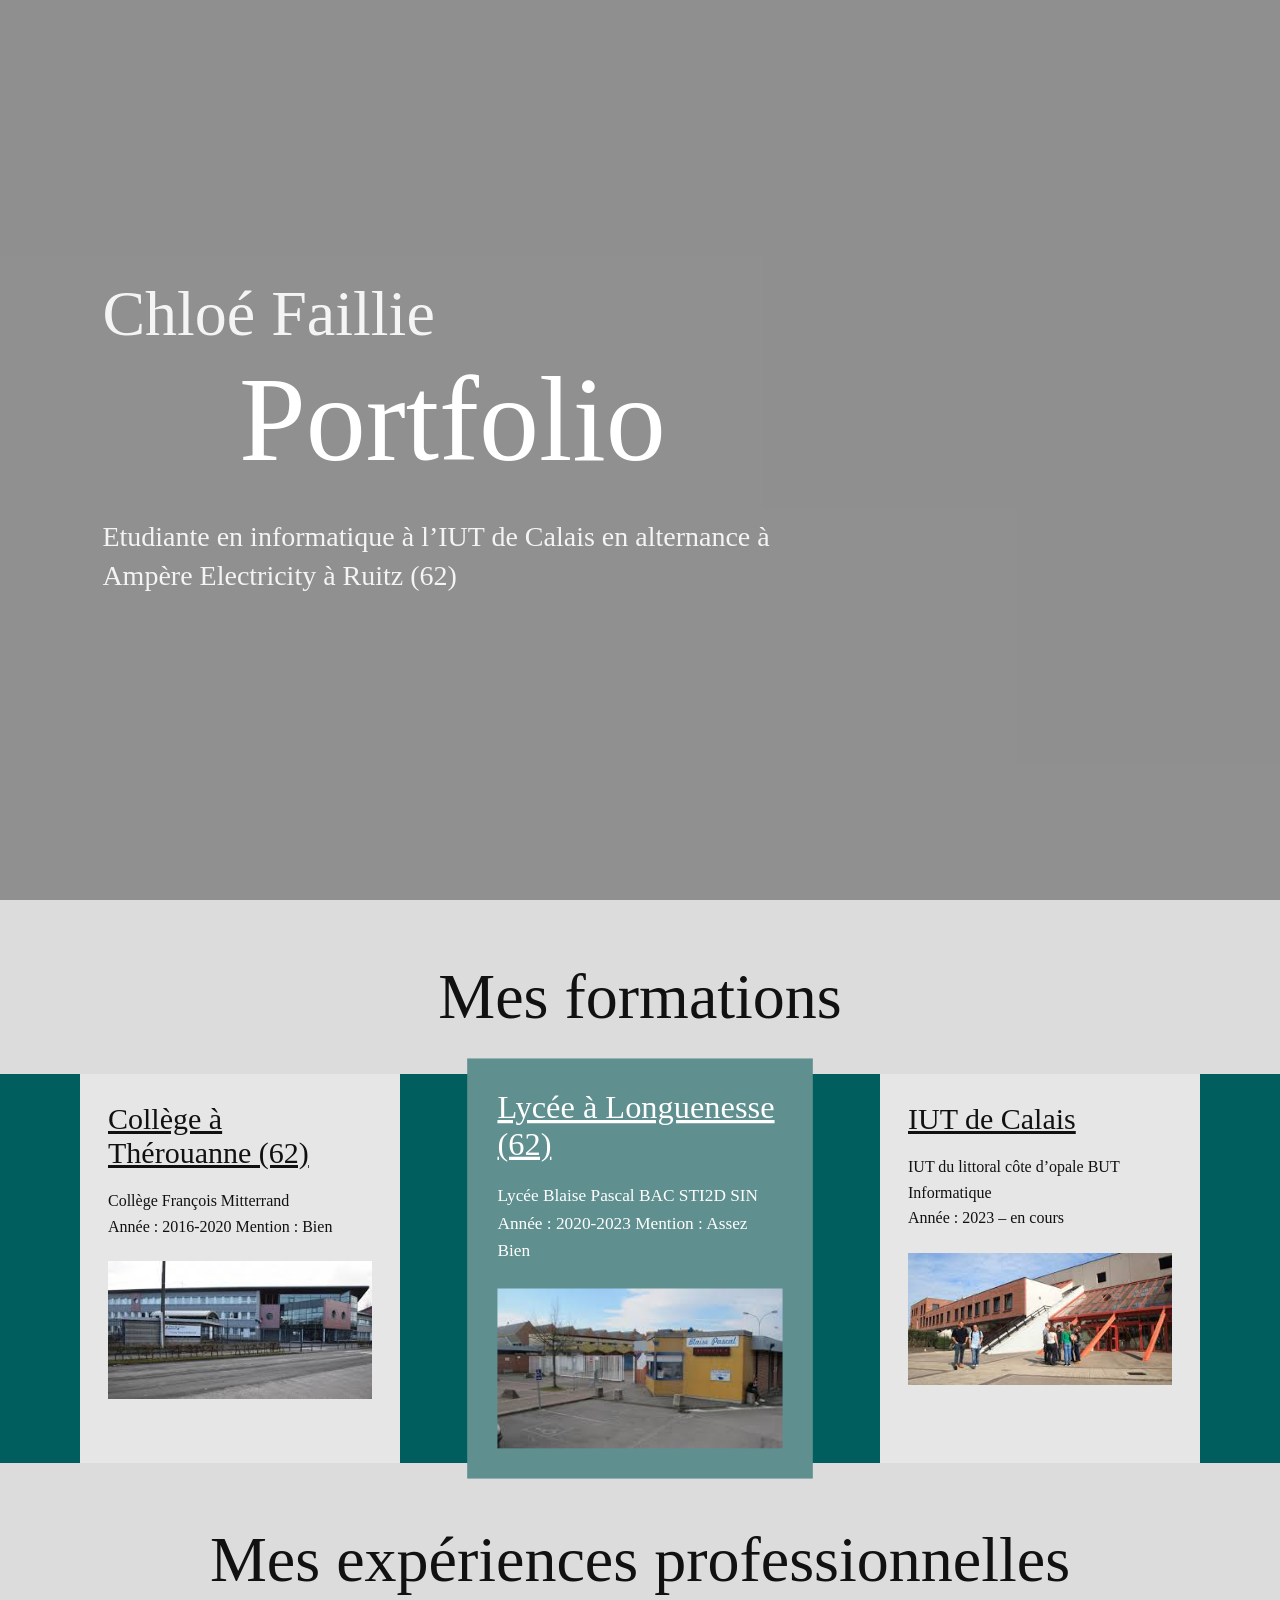
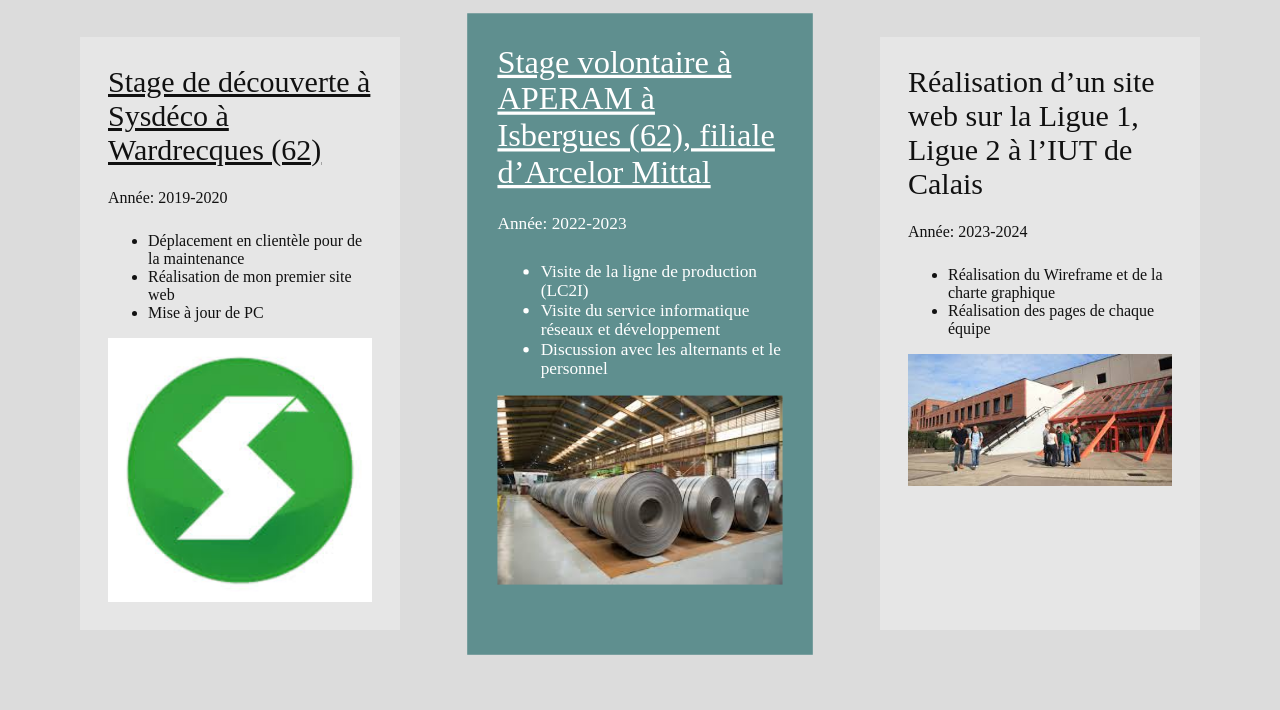
==== index.html @ f4cba1b0 "debut du portfolio" ====
<!DOCTYPE html>
<html lang="fr">

<head>
    <meta charset="UTF-8">
    <title>Mes formations</title>
    <link rel="stylesheet" href="style.css">
</head>

<body>
    <section class="hero">
        <div class="overlay">
            <h2>Chloé Faillie</h2>
            <h1>Portfolio</h1>
            <p>
                Etudiante en informatique à l’IUT de Calais en alternance à Ampère
                Electricity à Ruitz (62)
            </p>
        </div>
    </section>

    <h1>Mes formations</h1>

    <section class="formations">
        <div class="carte">
            <h2><a href="https://college-francois-mitterrand-therouanne.62.ac-lille.fr/">Collège à Thérouanne (62)</a>
            </h2>
            <p>
                Collège François Mitterrand<br>
                Année : 2016-2020 Mention : Bien
            </p>
            <img src="assets/college.jpg" alt="Collège">
        </div>

        <div class="carte highlight">
            <h2><a href="https://www.bpascal.fr/">Lycée à Longuenesse (62)</a></h2>
            <p>
                Lycée Blaise Pascal BAC STI2D SIN<br>
                Année : 2020-2023 Mention : Assez Bien
            </p>
            <img src="assets/lycee.jpg" alt="Lycée">
        </div>

        <div class="carte">
            <h2><a href="https://www.iut-calais.fr/">IUT de Calais</a></h2>
            <p>
                IUT du littoral côte d’opale BUT Informatique<br>
                Année : 2023 – en cours
            </p>
            <img src="assets/iut.jpg" alt="IUT">
        </div>

    </section>
    <h1>Mes expériences professionnelles</h1>

    <div class="experiences">

        <div class="carte">
            <h2><a href="https://sysdeco.fr/">Stage de découverte à Sysdéco à Wardrecques (62)</a></h2>
            <p class="year">Année: 2019-2020</p>
            <ul>
                <li>Déplacement en clientèle pour de la maintenance</li>
                <li>Réalisation de mon premier site web</li>
                <li>Mise à jour de PC</li>
            </ul>
            <img src="assets/sysdeco.jpg" alt="Sysdéco Logo">
        </div>

        <div class="carte highlight">
            <h2><a href="https://www.aperam.com/fr/about-us/plants/isbergues/">Stage volontaire à APERAM à Isbergues
                    (62), filiale d’Arcelor Mittal</a></h2>
            <p class="year">Année: 2022-2023</p>
            <ul>
                <li>Visite de la ligne de production (LC2I)</li>
                <li>Visite du service informatique réseaux et développement</li>
                <li>Discussion avec les alternants et le personnel</li>
            </ul>
            <img src="assets/aperam.jpg" alt="Production APERAM">
        </div>

        <div class="carte">
            <h2>Réalisation d’un site web sur la Ligue 1, Ligue 2 à l’IUT de Calais</h2>
            <p class="year">Année: 2023-2024</p>
            <ul>
                <li>Réalisation du Wireframe et de la charte graphique</li>
                <li>Réalisation des pages de chaque équipe</li>
            </ul>
            <img src="assets/iut.jpg" alt="IUT de Calais">
        </div>

    </div>

</body>

</html>
---- style.css ----
/* ===== GLOBAL ===== */
body {
    margin: 0;
    font-family: "Georgia", "Times New Roman", serif;
    background: #dcdcdc;
    color: #111;
}

/* ===== TITRE ===== */
h1 {
    text-align: center;
    font-size: 64px;
    font-weight: 500;
    margin: 60px 0 40px;
}

/* ===== SECTION FORMATIONS ===== */
.formations {
    background-color: #005e5e;
    display: flex;
    justify-content: center;
    gap: 80px;
}

#formations {
    max-width: 1200px;
    margin: 0 auto 80px;
    display: flex;
    justify-content: center;
    gap: 80px;
    align-items: stretch;
}

/* ===== CARTES ===== */
.carte {
    background: #e6e6e6;
    width: 320px;
    padding: 28px;
    box-sizing: border-box;
}

/* Carte centrale mise en avant */
.carte.highlight {
    background: #5f8f8f;
    color: white;
    transform: scale(1.08);
}

/* ===== TITRES CARTES ===== */
.carte h2 {
    font-size: 30px;
    font-weight: 500;
    margin: 0 0 18px;
}

.carte.highlight h2 {
    color: white;
}

/* ===== LIENS ===== */
.carte a {
    color: inherit;
    text-decoration: underline;
}

/* ===== TEXTES ===== */
.carte p {
    font-size: 16px;
    line-height: 1.6;
    margin-bottom: 22px;
}

/* ===== IMAGES ===== */
.carte img {
    width: 100%;
    height: auto;
    display: block;
    margin-top: 10px;
}

/* ===== RESPONSIVE ===== */
@media (max-width:1000px) {
    #formations {
        flex-direction: column;
        align-items: center;
    }

    .carte.highlight {
        transform: none;
    }
}

/* ===== HERO IMAGE ===== */
.hero {
    height: 100vh;
    /* pleine hauteur écran */
    background-image: url("fond.jpg");
    /* ton image */
    background-size: cover;
    background-position: center;
    display: flex;
    align-items: center;
}

/* assombrit l'image pour lisibilité */
.hero::before {
    content: "";
    position: absolute;
    inset: 0;
    background: rgba(0, 0, 0, 0.35);
}

/* bloc texte */
.overlay {
    position: relative;
    color: white;
    max-width: 900px;
    padding-left: 8%;
    font-family: "Georgia", serif;
}

/* petit titre */
.overlay h2 {
    font-size: 64px;
    font-weight: 400;
    margin: 0;
    opacity: 0.9;
}

/* gros titre */
.overlay h1 {
    font-size: 120px;
    font-weight: 500;
    margin: 0 0 20px;
}

/* texte description */
.overlay p {
    font-size: 28px;
    max-width: 700px;
    line-height: 1.4;
    opacity: 0.9;
}

/* responsive */
@media (max-width:900px) {
    .overlay h1 {
        font-size: 64px;
    }

    .overlay h2 {
        font-size: 36px;
    }

    .overlay p {
        font-size: 18px;
    }
}

.experiences {
    max-width: 1200px;
    margin: 0 auto 80px;
    display: flex;
    justify-content: center;
    gap: 80px;
    align-items: stretch;

}

a {
    color: inherit;
    text-decoration: underline;
}
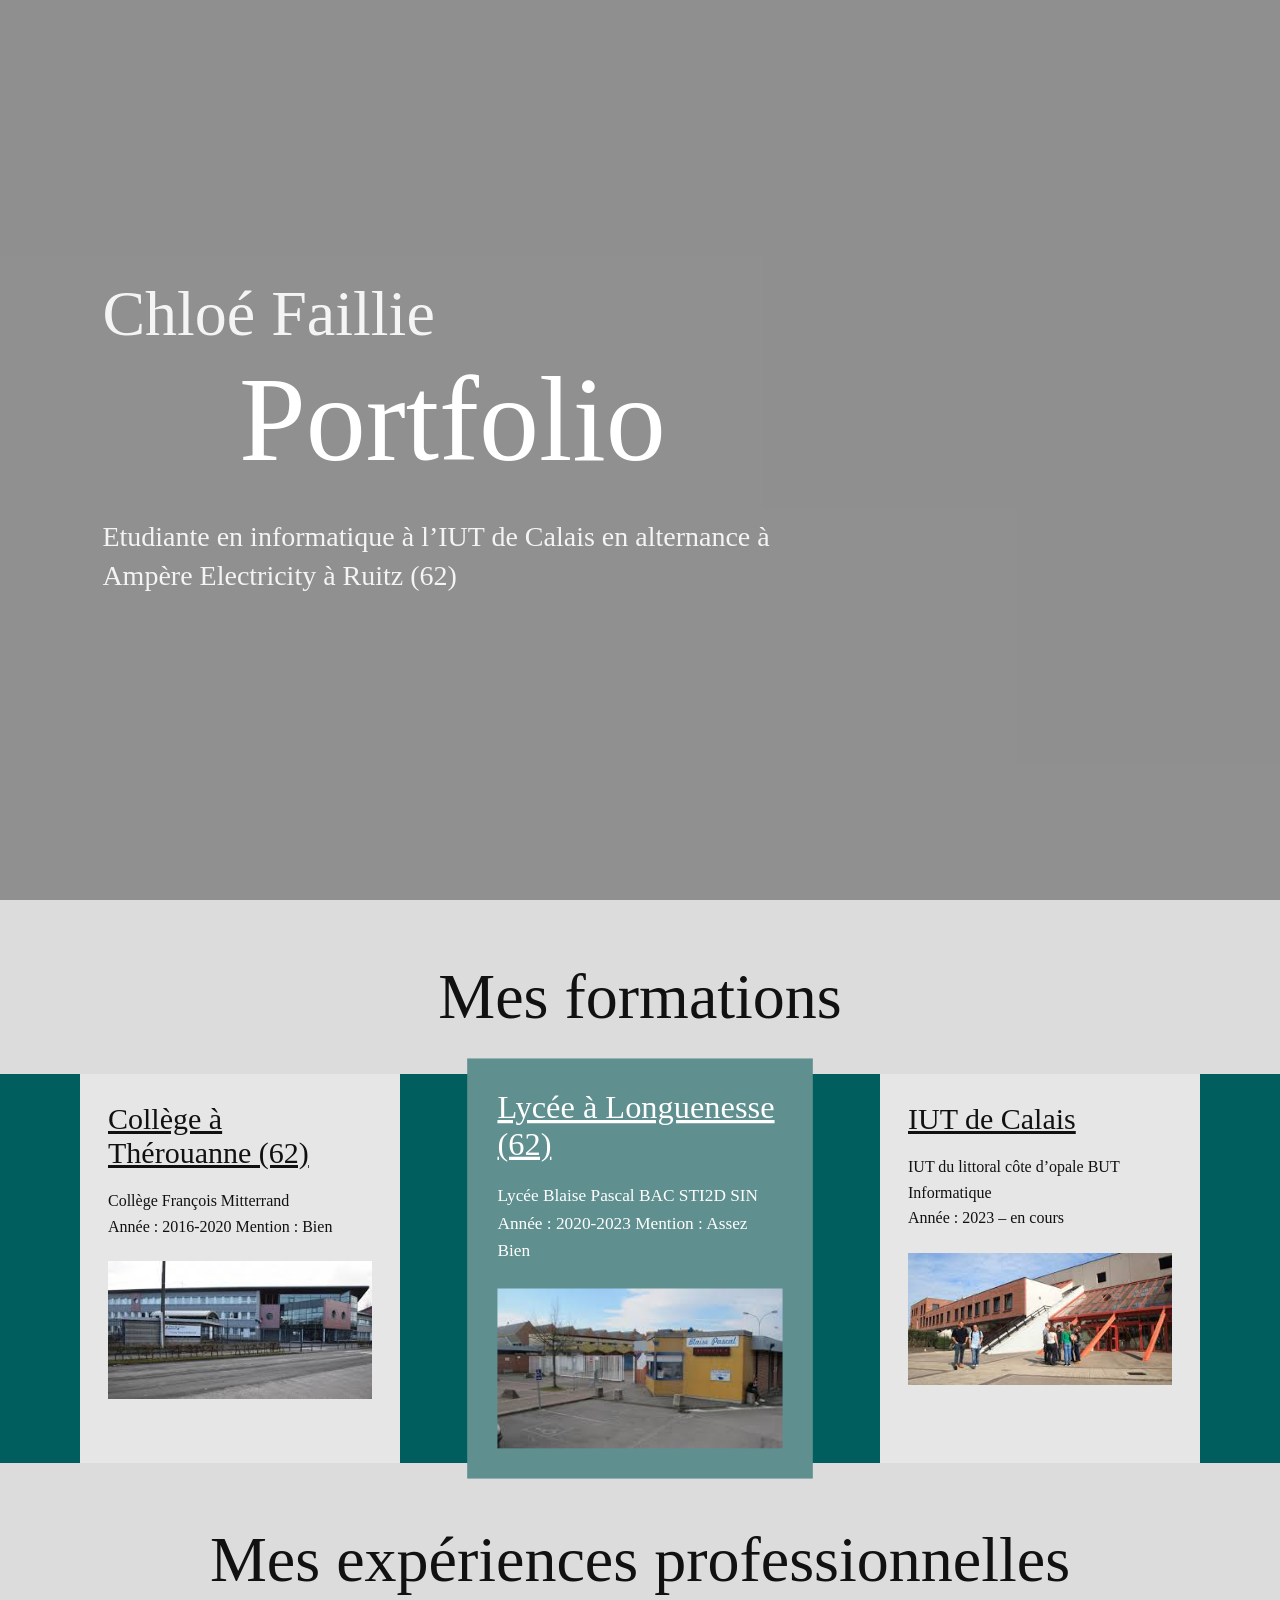
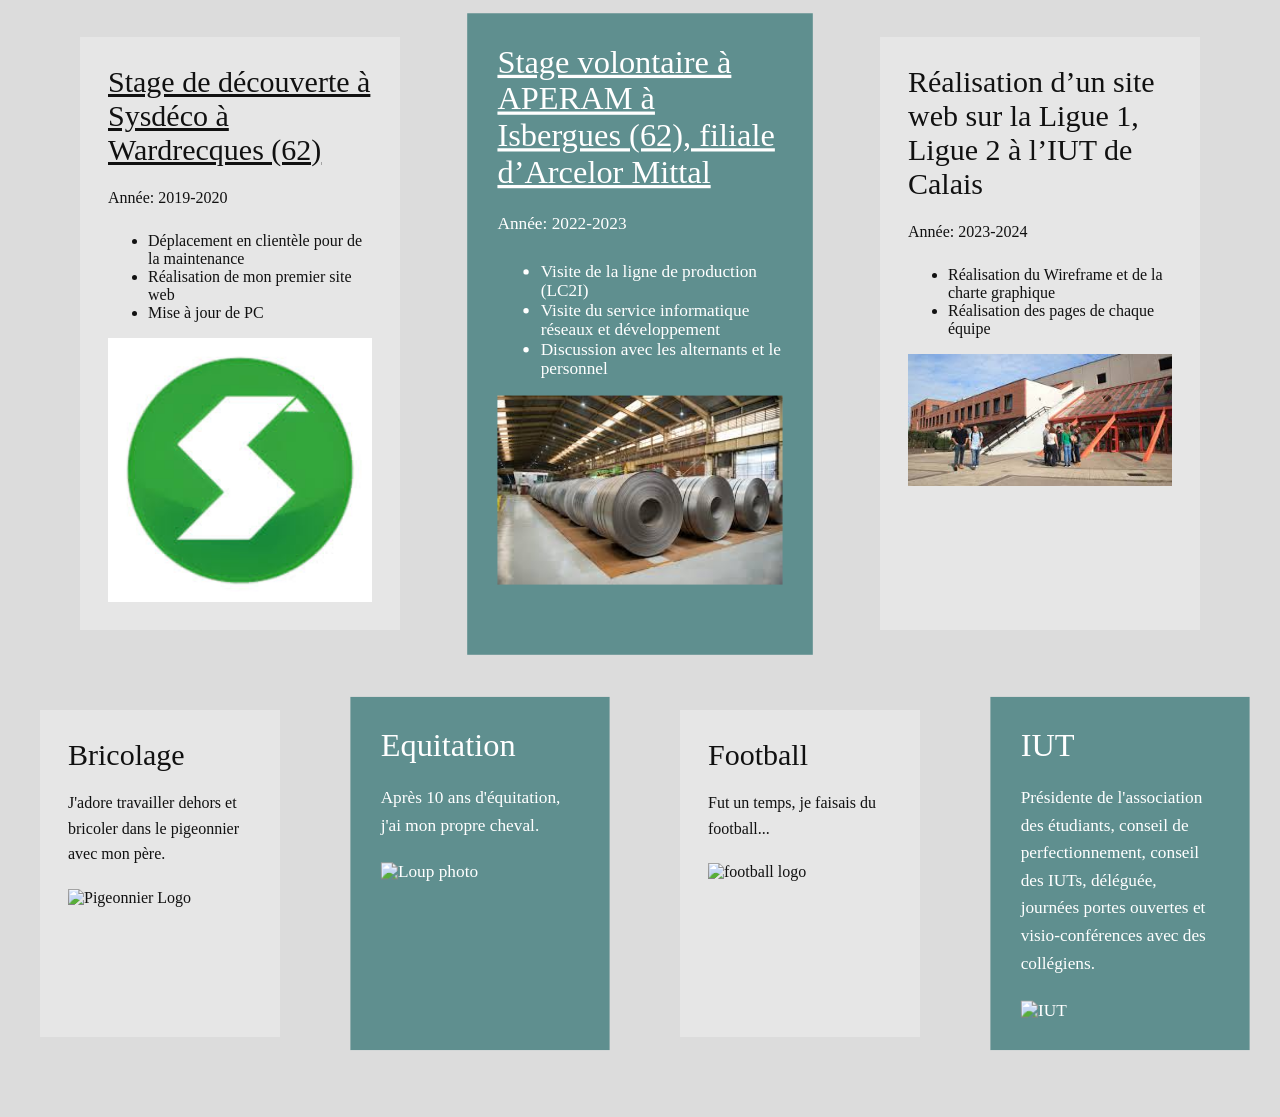
==== commit 4e4c92cf: "Ajout centre intérêts" ====
--- a/index.html
+++ b/index.html
@@ -90,6 +90,33 @@
 
     </div>
 
+    <div class="centres_interets">
+
+        <div class="carte">
+            <h2>Bricolage</h2>
+            <p>J'adore travailler dehors et bricoler dans le pigeonnier avec mon père.</p>
+            <img src="/" alt="Pigeonnier Logo">
+        </div>
+
+        <div class="carte highlight">
+            <h2>Equitation</h2>
+            <p>Après 10 ans d'équitation, j'ai mon propre cheval.</p>
+            <img src="/" alt="Loup photo">
+        </div>
+
+        <div class="carte">
+            <h2>Football</h2>
+            <p>Fut un temps, je faisais du football...</p>
+            <img src="/" alt="football logo">
+        </div>
+
+        <div class="carte highlight">
+            <h2>IUT</h2>
+            <p>Présidente de l'association des étudiants, conseil de perfectionnement, conseil des IUTs, déléguée, journées portes ouvertes et visio-conférences avec des collégiens.</p>
+            <img src="/" alt="IUT">
+        </div>
+
+    </div>
 </body>
 
 </html>
--- a/style.css
+++ b/style.css
@@ -170,4 +170,14 @@
 a {
     color: inherit;
     text-decoration: underline;
+}
+
+.centres_interets {
+    max-width: 1200px;
+    margin: 0 auto 80px;
+    display: flex;
+    justify-content: center;
+    gap: 80px;
+    align-items: stretch;
+
 }
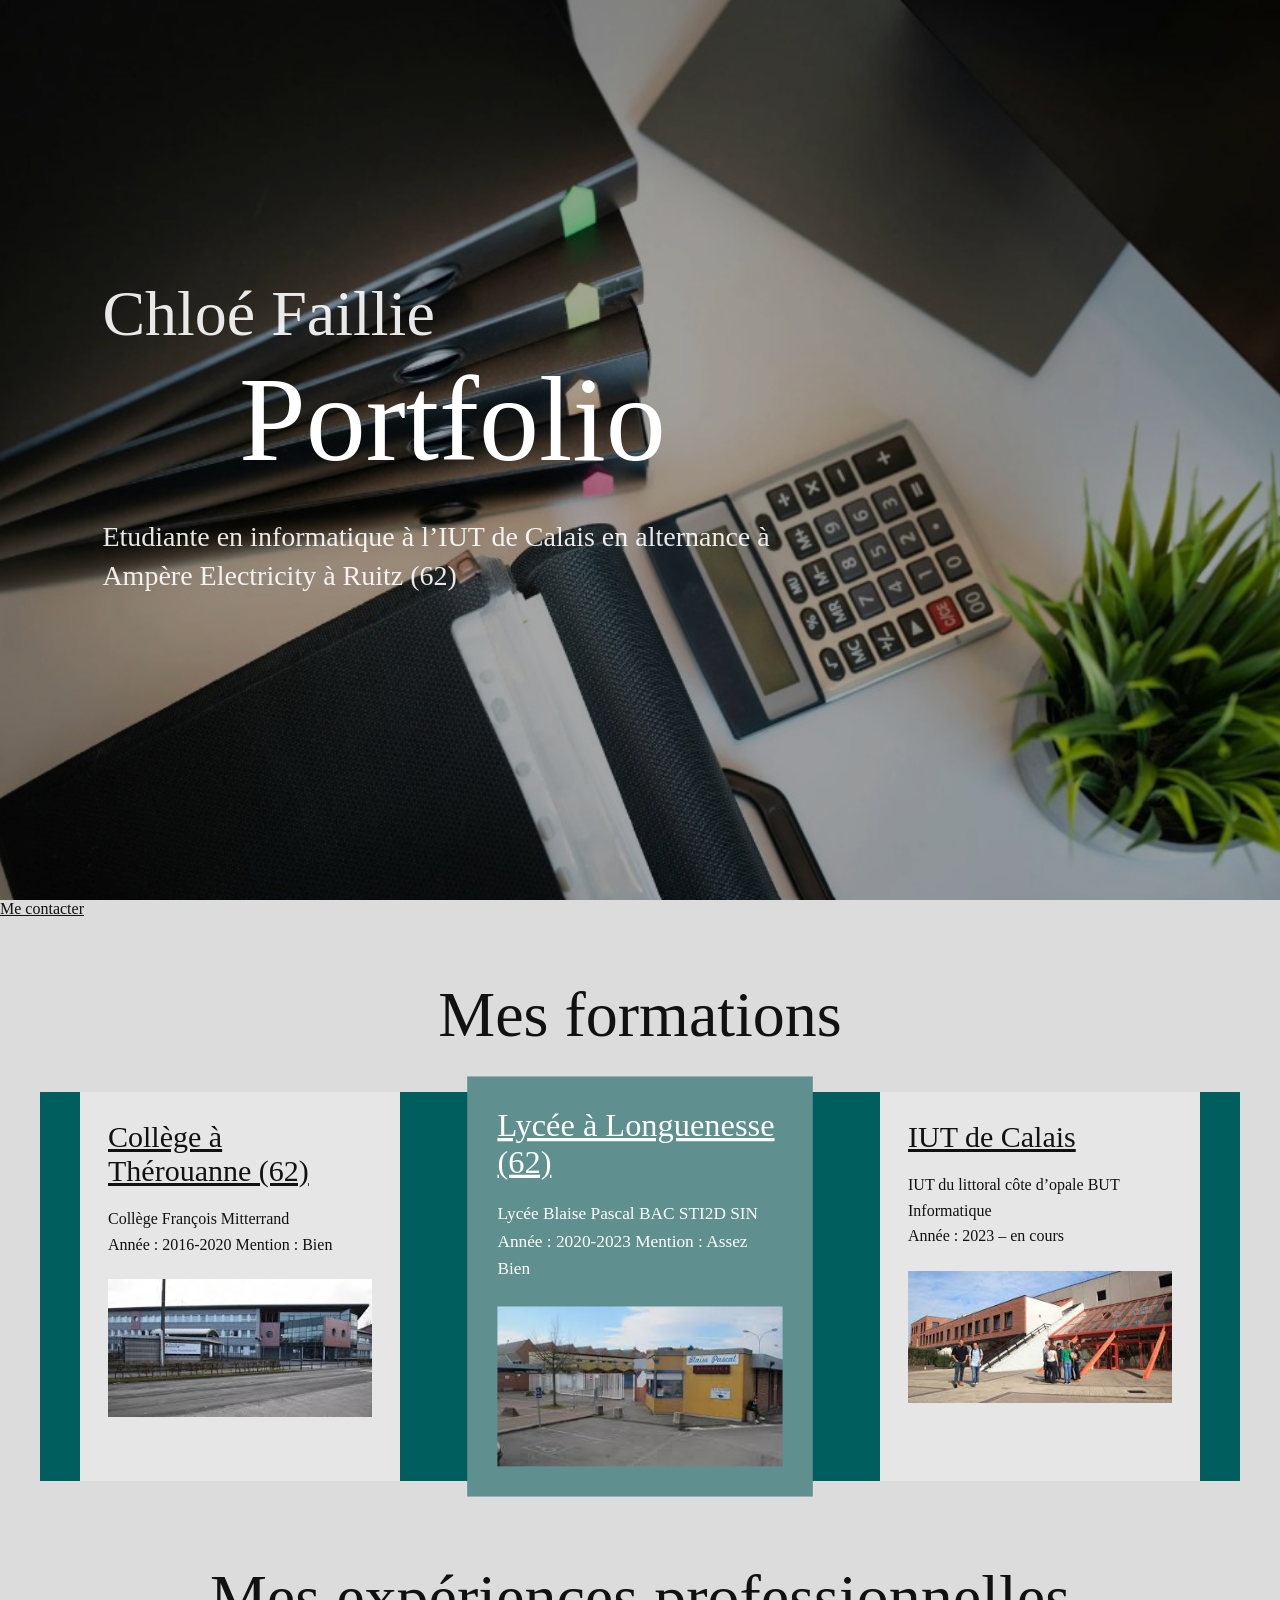
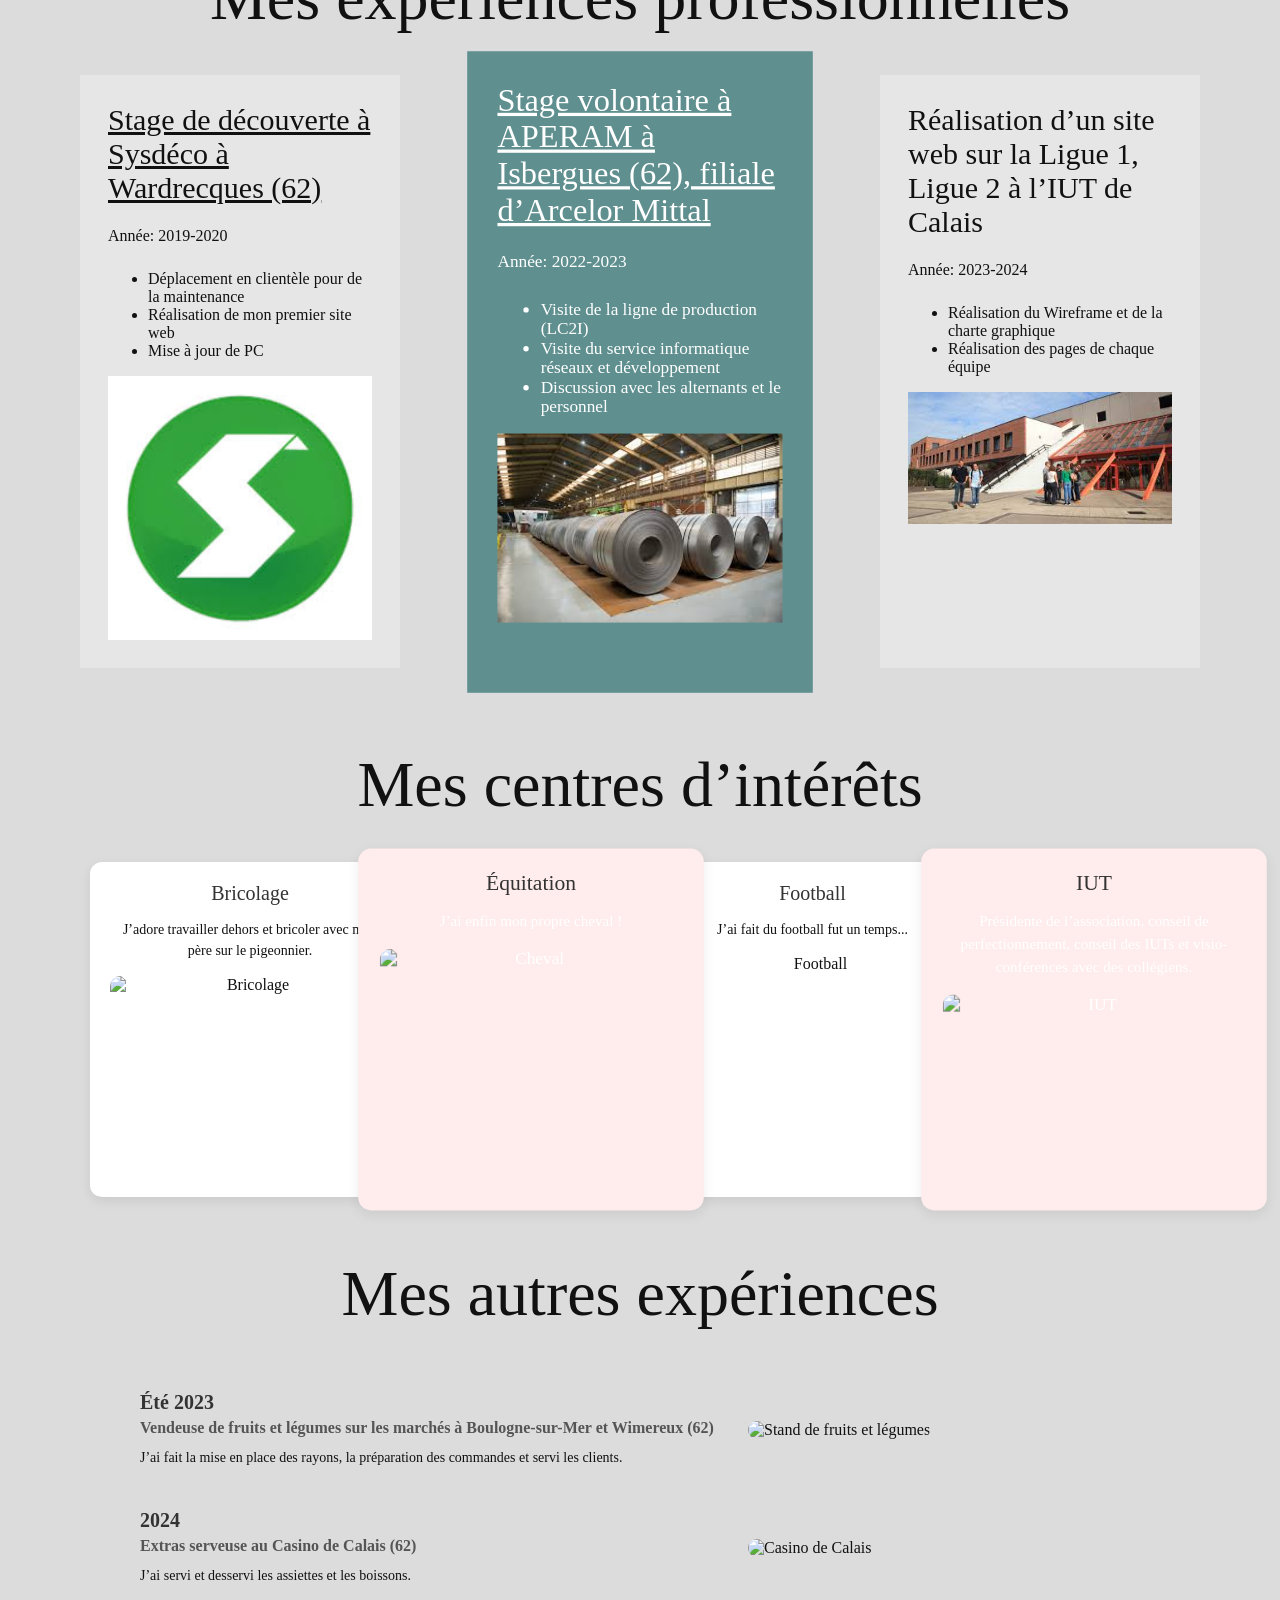
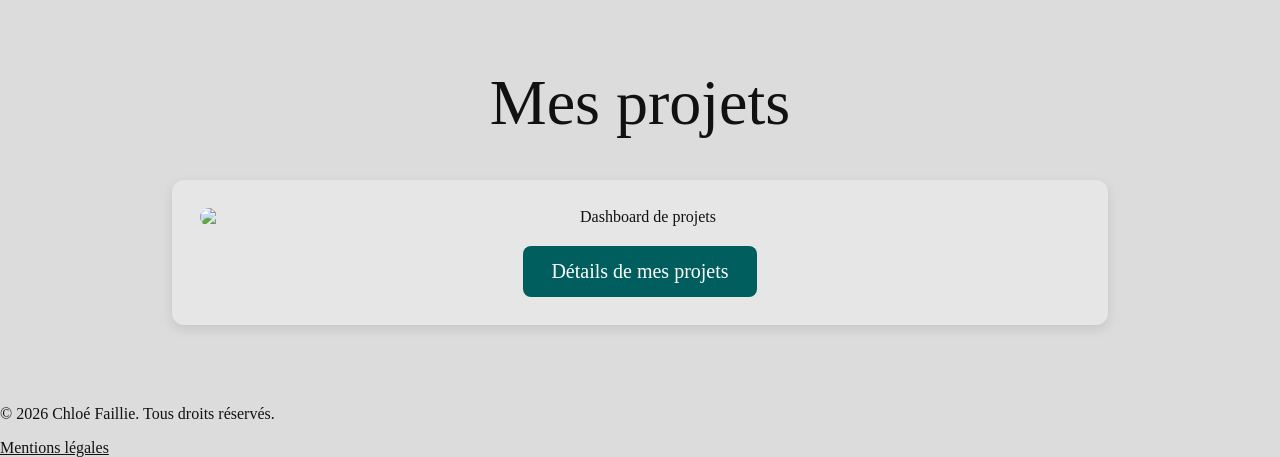
==== commit e4935fa8: "Ajout contact + mentions + experiences" ====
--- a/index.html
+++ b/index.html
@@ -19,6 +19,7 @@
         </div>
     </section>
 
+    <div><a href="contact.html">Me contacter</a></div>
     <h1>Mes formations</h1>
 
     <section class="formations">
@@ -90,33 +91,84 @@
 
     </div>
 
-    <div class="centres_interets">
+    <h1>Mes centres d’intérêts</h1>
+
+    <section class="section interets">
 
         <div class="carte">
             <h2>Bricolage</h2>
-            <p>J'adore travailler dehors et bricoler dans le pigeonnier avec mon père.</p>
-            <img src="/" alt="Pigeonnier Logo">
+            <p>J’adore travailler dehors et bricoler avec mon père sur le pigeonnier.</p>
+            <img src="assets/bricolage.jpg" alt="Bricolage">
         </div>
 
         <div class="carte highlight">
-            <h2>Equitation</h2>
-            <p>Après 10 ans d'équitation, j'ai mon propre cheval.</p>
-            <img src="/" alt="Loup photo">
+            <h2>Équitation</h2>
+            <p>J’ai enfin mon propre cheval !</p>
+            <img src="assets/equitation.jpg" alt="Cheval">
         </div>
 
         <div class="carte">
             <h2>Football</h2>
-            <p>Fut un temps, je faisais du football...</p>
-            <img src="/" alt="football logo">
+            <p>J’ai fait du football fut un temps...</p>
+            <img src="assets/football.jpg" alt="Football">
         </div>
 
         <div class="carte highlight">
             <h2>IUT</h2>
-            <p>Présidente de l'association des étudiants, conseil de perfectionnement, conseil des IUTs, déléguée, journées portes ouvertes et visio-conférences avec des collégiens.</p>
-            <img src="/" alt="IUT">
+            <p>Présidente de l’association, conseil de perfectionnement, conseil des IUTs et visio-conférences avec des
+                collégiens.</p>
+            <img src="assets/iut.png" alt="IUT">
         </div>
 
-    </div>
+    </section>
+
+    <h1>Mes autres expériences</h1>
+
+    <section class="section">
+
+        <div class="experience">
+            <div class="exp-text">
+                <h3>Été 2023</h3>
+                <h4>Vendeuse de fruits et légumes sur les marchés à Boulogne-sur-Mer et Wimereux (62)</h4>
+                <p>
+                    J’ai fait la mise en place des rayons, la préparation des commandes et servi les clients.
+                </p>
+            </div>
+
+            <div class="exp-image">
+                <img src="assets/marche.jpg" alt="Stand de fruits et légumes">
+            </div>
+        </div>
+
+        <div class="experience">
+            <div class="exp-text">
+                <h3>2024</h3>
+                <h4>Extras serveuse au Casino de Calais (62)</h4>
+                <p>
+                    J’ai servi et desservi les assiettes et les boissons.
+                </p>
+            </div>
+
+            <div class="exp-image">
+                <img src="assets/casino.jpg" alt="Casino de Calais">
+            </div>
+        </div>
+
+    </section>
+    <h1>Mes projets</h1>
+
+    <section class="projets">
+
+        <div class="projet-carte">
+            <img src="assets/projets-dashboard.jpg" alt="Dashboard de projets">
+
+            <a href="projets.html" class="btn-projets">Détails de mes projets</a>
+        </div>
+
+    </section>
+
+
 </body>
-
+    <p>&copy; 2026 Chloé Faillie. Tous droits réservés.</p>
+    <a href="mentions_legales.html" class="mentions-link">Mentions légales</a>
 </html>
--- a/style.css
+++ b/style.css
@@ -6,7 +6,6 @@
     color: #111;
 }
 
-/* ===== TITRE ===== */
 h1 {
     text-align: center;
     font-size: 64px;
@@ -14,24 +13,59 @@
     margin: 60px 0 40px;
 }
 
-/* ===== SECTION FORMATIONS ===== */
-.formations {
-    background-color: #005e5e;
+/* ===== HERO ===== */
+.hero {
+    height: 100vh;
+    background-image: url("assets/fond.jpg");
+    background-size: cover;
+    background-position: center;
     display: flex;
-    justify-content: center;
-    gap: 80px;
-}
-
-#formations {
-    max-width: 1200px;
-    margin: 0 auto 80px;
-    display: flex;
-    justify-content: center;
-    gap: 80px;
-    align-items: stretch;
-}
-
-/* ===== CARTES ===== */
+    align-items: center;
+    position: relative;
+}
+
+.hero::before {
+    content: "";
+    position: absolute;
+    inset: 0;
+    background: rgba(0, 0, 0, 0.35);
+}
+
+.overlay {
+    position: relative;
+    color: white;
+    max-width: 900px;
+    padding-left: 8%;
+}
+
+.overlay h2 {
+    font-size: 64px;
+    font-weight: 400;
+    margin: 0;
+    opacity: 0.9;
+}
+
+.overlay h1 {
+    font-size: 120px;
+    font-weight: 500;
+    margin: 0 0 20px;
+}
+
+.overlay p {
+    font-size: 28px;
+    max-width: 700px;
+    line-height: 1.4;
+    opacity: 0.9;
+}
+
+/* Responsive hero */
+@media (max-width:900px) {
+    .overlay h1 { font-size: 64px; }
+    .overlay h2 { font-size: 36px; }
+    .overlay p { font-size: 18px; }
+}
+
+/* ===== CARTES GÉNÉRALES ===== */
 .carte {
     background: #e6e6e6;
     width: 320px;
@@ -39,139 +73,39 @@
     box-sizing: border-box;
 }
 
-/* Carte centrale mise en avant */
 .carte.highlight {
     background: #5f8f8f;
     color: white;
     transform: scale(1.08);
 }
 
-/* ===== TITRES CARTES ===== */
 .carte h2 {
     font-size: 30px;
     font-weight: 500;
     margin: 0 0 18px;
 }
 
-.carte.highlight h2 {
-    color: white;
-}
-
-/* ===== LIENS ===== */
-.carte a {
-    color: inherit;
-    text-decoration: underline;
-}
-
-/* ===== TEXTES ===== */
 .carte p {
     font-size: 16px;
     line-height: 1.6;
     margin-bottom: 22px;
 }
 
-/* ===== IMAGES ===== */
 .carte img {
     width: 100%;
-    height: auto;
     display: block;
     margin-top: 10px;
 }
 
-/* ===== RESPONSIVE ===== */
-@media (max-width:1000px) {
-    #formations {
-        flex-direction: column;
-        align-items: center;
-    }
-
-    .carte.highlight {
-        transform: none;
-    }
-}
-
-/* ===== HERO IMAGE ===== */
-.hero {
-    height: 100vh;
-    /* pleine hauteur écran */
-    background-image: url("fond.jpg");
-    /* ton image */
-    background-size: cover;
-    background-position: center;
-    display: flex;
-    align-items: center;
-}
-
-/* assombrit l'image pour lisibilité */
-.hero::before {
-    content: "";
-    position: absolute;
-    inset: 0;
-    background: rgba(0, 0, 0, 0.35);
-}
-
-/* bloc texte */
-.overlay {
-    position: relative;
-    color: white;
-    max-width: 900px;
-    padding-left: 8%;
-    font-family: "Georgia", serif;
-}
-
-/* petit titre */
-.overlay h2 {
-    font-size: 64px;
-    font-weight: 400;
-    margin: 0;
-    opacity: 0.9;
-}
-
-/* gros titre */
-.overlay h1 {
-    font-size: 120px;
-    font-weight: 500;
-    margin: 0 0 20px;
-}
-
-/* texte description */
-.overlay p {
-    font-size: 28px;
-    max-width: 700px;
-    line-height: 1.4;
-    opacity: 0.9;
-}
-
-/* responsive */
-@media (max-width:900px) {
-    .overlay h1 {
-        font-size: 64px;
-    }
-
-    .overlay h2 {
-        font-size: 36px;
-    }
-
-    .overlay p {
-        font-size: 18px;
-    }
-}
-
-.experiences {
-    max-width: 1200px;
-    margin: 0 auto 80px;
-    display: flex;
-    justify-content: center;
-    gap: 80px;
-    align-items: stretch;
-
-}
-
+/* ===== LIENS ===== */
 a {
     color: inherit;
     text-decoration: underline;
 }
 
+/* ===== FORMATIONS / EXPÉRIENCES / INTÉRÊTS ===== */
+.formations,
+.experiences,
 .centres_interets {
     max-width: 1200px;
     margin: 0 auto 80px;
@@ -179,5 +113,288 @@
     justify-content: center;
     gap: 80px;
     align-items: stretch;
-
-}+}
+
+.formations {
+    background-color: #005e5e;
+}
+
+/* Responsive cartes */
+@media (max-width:1000px) {
+    .formations,
+    .experiences,
+    .centres_interets {
+        flex-direction: column;
+        align-items: center;
+    }
+
+    .carte.highlight {
+        transform: none;
+    }
+}
+
+/* ===== SECTION AUTRES EXPÉRIENCES ===== */
+.section {
+    margin: 40px auto;
+    max-width: 1000px;
+}
+
+.experience {
+    display: grid;
+    grid-template-columns: 1.5fr 1fr;
+    gap: 20px;
+    align-items: center;
+    padding: 20px 0;
+    border-bottom: 1px solid #ddd;
+}
+
+.experience:last-child {
+    border-bottom: none;
+}
+
+.exp-text h3 {
+    margin: 0 0 5px;
+    font-size: 20px;
+    color: #333;
+}
+
+.exp-text h4 {
+    margin: 0 0 10px;
+    font-size: 16px;
+    font-weight: 600;
+    color: #555;
+}
+
+.exp-text p {
+    margin: 0;
+    font-size: 14px;
+    line-height: 1.5;
+}
+
+.exp-image img {
+    width: 100%;
+    border-radius: 10px;
+    object-fit: cover;
+}
+
+/* Responsive */
+@media (max-width: 800px) {
+    .experience {
+        grid-template-columns: 1fr;
+    }
+}
+
+/* ===== CENTRES D’INTÉRÊTS ===== */
+.interets {
+    display: grid;
+    grid-template-columns: repeat(auto-fit, minmax(250px, 1fr));
+    gap: 25px;
+    margin: 40px auto;
+    max-width: 1100px;
+}
+
+.interets .carte {
+    background: #fff;
+    border-radius: 12px;
+    padding: 20px;
+    box-shadow: 0 4px 12px rgba(0,0,0,0.08);
+    text-align: center;
+}
+
+.interets .carte.highlight {
+    background: #ffecec;
+}
+
+.interets .carte h2 {
+    margin-bottom: 10px;
+    font-size: 20px;
+    color: #333;
+}
+
+.interets .carte p {
+    font-size: 14px;
+    line-height: 1.5;
+    margin-bottom: 15px;
+}
+
+.interets .carte img {
+    width: 100%;
+    height: 180px;
+    object-fit: cover;
+    border-radius: 10px;
+}
+/* ===== SECTION PROJETS ===== */
+.projets {
+    max-width: 1100px;
+    margin: 0 auto 80px;
+    display: flex;
+    justify-content: center;
+}
+
+.projet-carte {
+    background: #e6e6e6;
+    padding: 30px;
+    border-radius: 12px;
+    width: 80%;
+    text-align: center;
+    box-shadow: 0 4px 12px rgba(0,0,0,0.1);
+}
+
+.projet-carte img {
+    width: 100%;
+    border-radius: 10px;
+    display: block;
+    margin-bottom: 25px;
+}
+
+/* Bouton */
+.btn-projets {
+    display: inline-block;
+    padding: 14px 28px;
+    background: #005e5e;
+    color: white;
+    font-size: 20px;
+    border-radius: 8px;
+    text-decoration: none;
+    transition: 0.3s ease;
+}
+
+.btn-projets:hover {
+    background: #004646;
+}
+/* ===== HERO PETIT POUR PAGE PROJETS ===== */
+.hero-small {
+    height: 40vh;
+}
+
+/* ===== PAGE PROJETS ===== */
+.projets-page {
+    max-width: 1200px;
+    margin: 0 auto 80px;
+    display: grid;
+    grid-template-columns: repeat(auto-fit, minmax(320px, 1fr));
+    gap: 40px;
+    padding: 0 20px;
+}
+
+.projet-carte {
+    background: #e6e6e6;
+    padding: 28px;
+    border-radius: 12px;
+    box-shadow: 0 4px 12px rgba(0,0,0,0.1);
+    text-align: center;
+}
+
+.projet-carte img {
+    width: 100%;
+    border-radius: 10px;
+    margin-bottom: 20px;
+}
+
+.projet-carte h2 {
+    font-size: 26px;
+    margin-bottom: 12px;
+}
+
+.projet-carte p {
+    font-size: 16px;
+    line-height: 1.6;
+}
+
+/* ===== BOUTON RETOUR ===== */
+.retour {
+    text-align: center;
+    margin-bottom: 60px;
+}
+
+.btn-retour {
+    display: inline-block;
+    padding: 14px 28px;
+    background: #005e5e;
+    color: white;
+    font-size: 20px;
+    border-radius: 8px;
+    text-decoration: none;
+    transition: 0.3s ease;
+}
+
+.btn-retour:hover {
+    background: #004646;
+}
+/* ===== MENTIONS LÉGALES ===== */
+.mentions {
+    max-width: 900px;
+    margin: 0 auto 60px;
+    background: #e6e6e6;
+    padding: 40px;
+    border-radius: 12px;
+    box-shadow: 0 4px 12px rgba(0,0,0,0.1);
+}
+
+.mentions h2 {
+    font-size: 28px;
+    margin-top: 30px;
+}
+
+.mentions p {
+    font-size: 16px;
+    line-height: 1.6;
+    margin-top: 10px;
+}
+
+/* ===== PAGE CONTACT ===== */
+.contact {
+    max-width: 700px;
+    margin: 0 auto 80px;
+    background: #e6e6e6;
+    padding: 40px;
+    border-radius: 12px;
+    box-shadow: 0 4px 12px rgba(0,0,0,0.1);
+}
+
+.intro-contact {
+    font-size: 18px;
+    margin-bottom: 30px;
+    text-align: center;
+}
+
+.contact-form {
+    display: flex;
+    flex-direction: column;
+    gap: 18px;
+}
+
+.contact-form label {
+    font-size: 18px;
+    font-weight: 600;
+}
+
+.contact-form input,
+.contact-form textarea {
+    padding: 12px;
+    font-size: 16px;
+    border: 2px solid #ccc;
+    border-radius: 8px;
+    font-family: "Georgia", serif;
+}
+
+.contact-form input:focus,
+.contact-form textarea:focus {
+    border-color: #005e5e;
+    outline: none;
+}
+
+.btn-contact {
+    padding: 14px 28px;
+    background: #005e5e;
+    color: white;
+    font-size: 20px;
+    border: none;
+    border-radius: 8px;
+    cursor: pointer;
+    transition: 0.3s ease;
+}
+
+.btn-contact:hover {
+    background: #004646;
+}
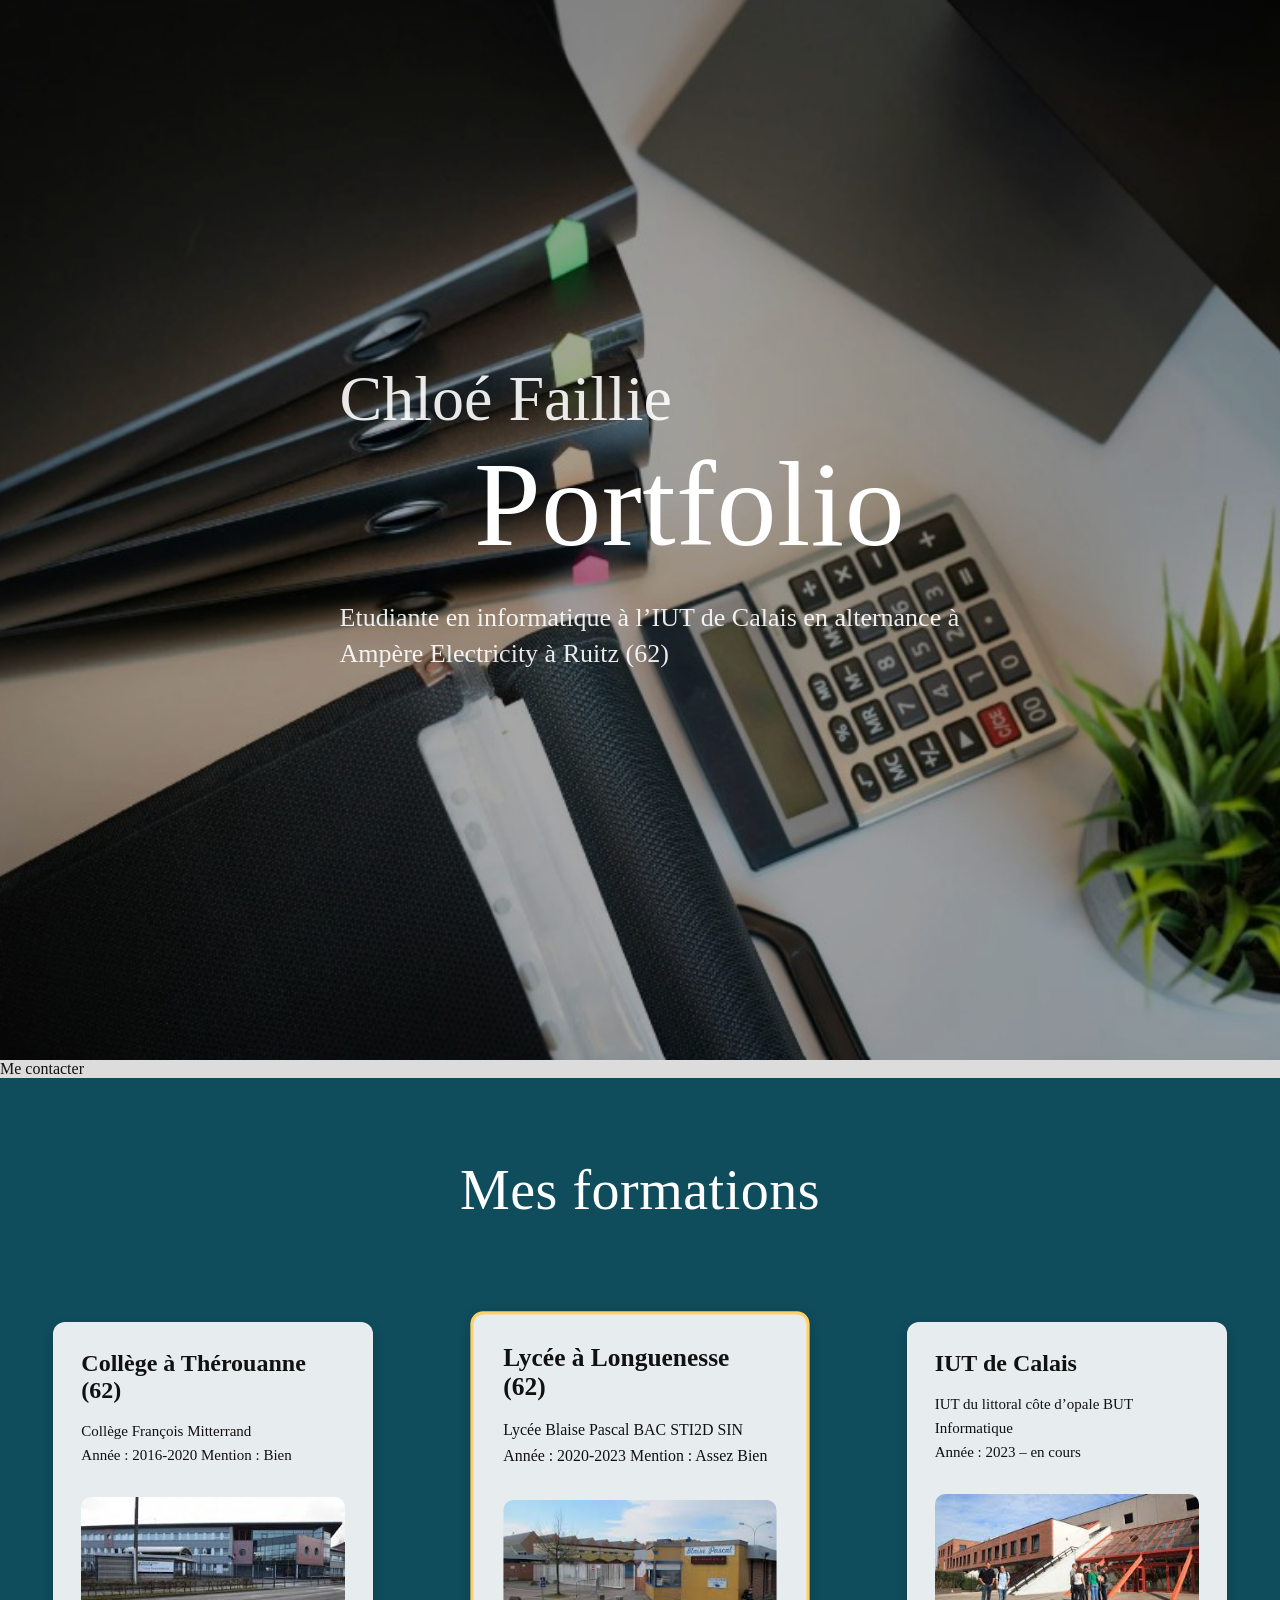
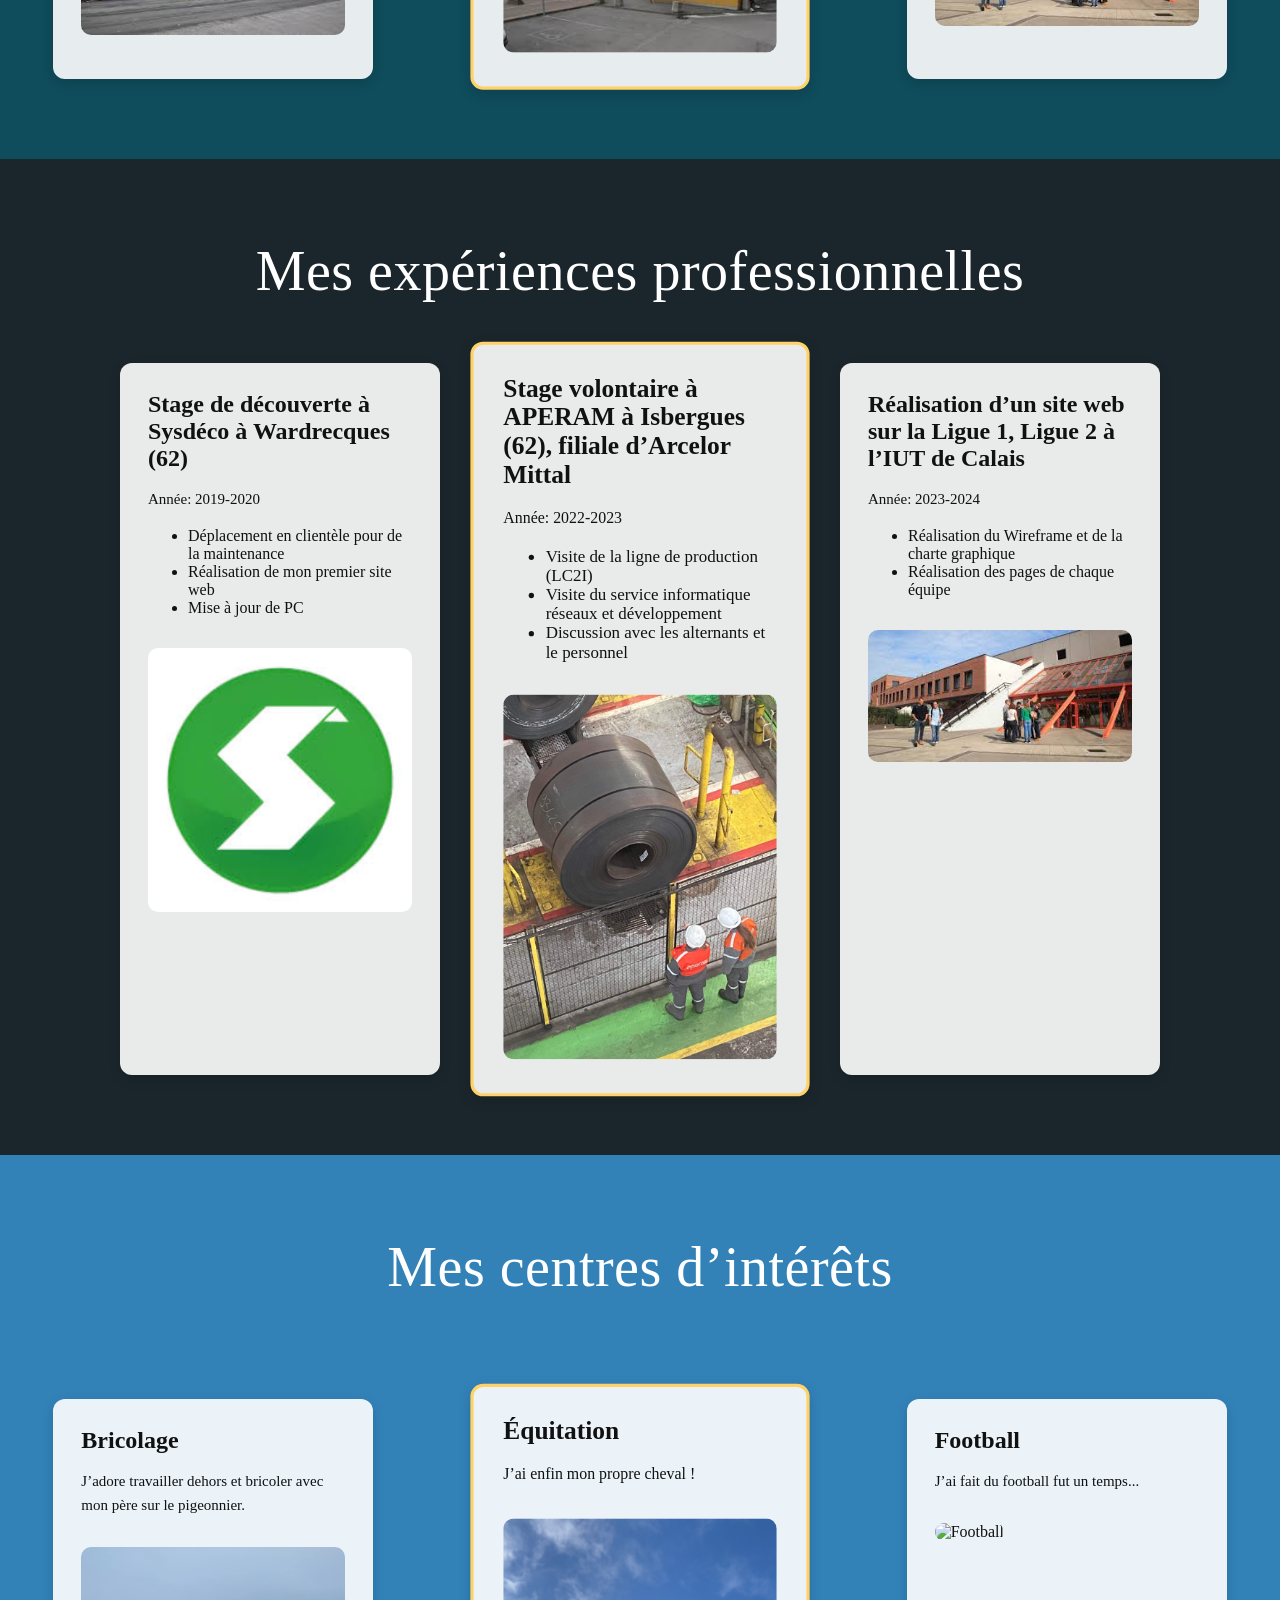
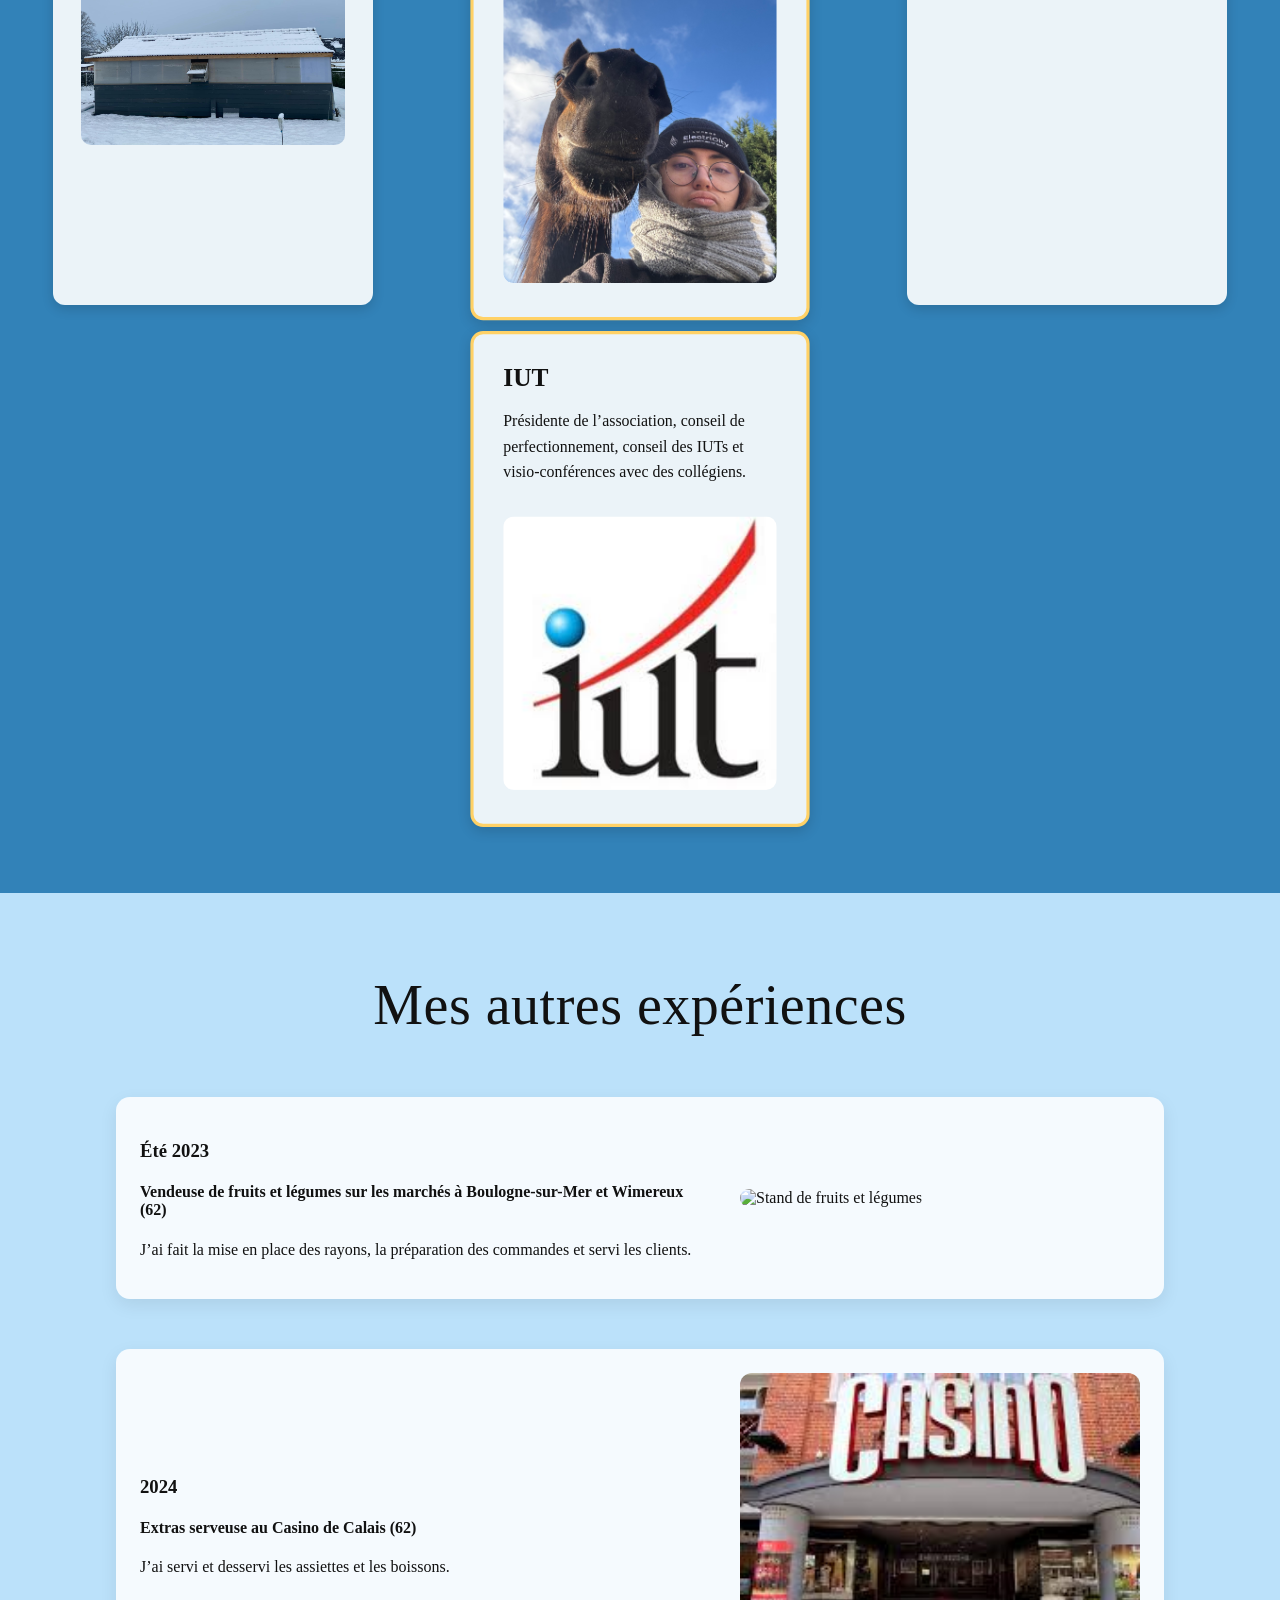
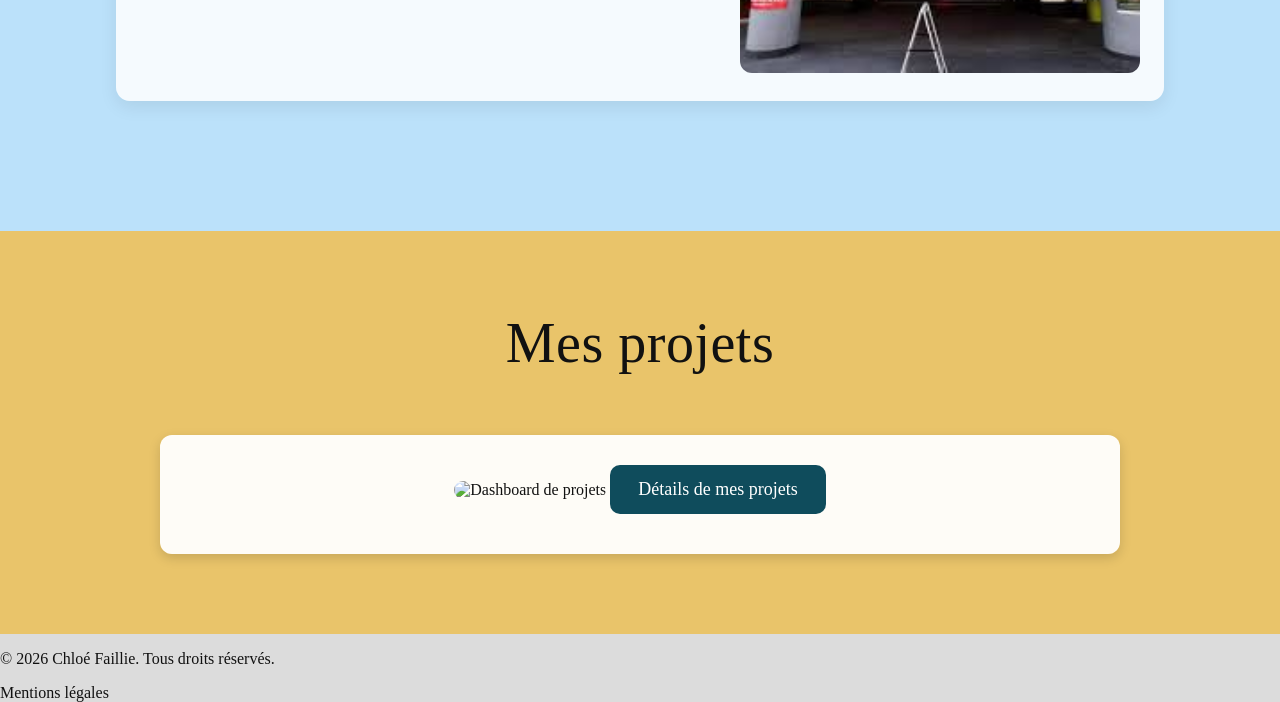
==== commit fc8a8bfe: "Ajout photos + modification css" ====
--- a/index.html
+++ b/index.html
@@ -20,9 +20,10 @@
     </section>
 
     <div><a href="contact.html">Me contacter</a></div>
-    <h1>Mes formations</h1>
+
 
     <section class="formations">
+        <h1>Mes formations</h1>
         <div class="carte">
             <h2><a href="https://college-francois-mitterrand-therouanne.62.ac-lille.fr/">Collège à Thérouanne (62)</a>
             </h2>
@@ -52,59 +53,60 @@
         </div>
 
     </section>
-    <h1>Mes expériences professionnelles</h1>
+    <section class="experiences">
+        <h1>Mes expériences professionnelles</h1>
 
-    <div class="experiences">
+        <div class="experiences">
 
-        <div class="carte">
-            <h2><a href="https://sysdeco.fr/">Stage de découverte à Sysdéco à Wardrecques (62)</a></h2>
-            <p class="year">Année: 2019-2020</p>
-            <ul>
-                <li>Déplacement en clientèle pour de la maintenance</li>
-                <li>Réalisation de mon premier site web</li>
-                <li>Mise à jour de PC</li>
-            </ul>
-            <img src="assets/sysdeco.jpg" alt="Sysdéco Logo">
+            <div class="carte">
+                <h2><a href="https://sysdeco.fr/">Stage de découverte à Sysdéco à Wardrecques (62)</a></h2>
+                <p class="year">Année: 2019-2020</p>
+                <ul>
+                    <li>Déplacement en clientèle pour de la maintenance</li>
+                    <li>Réalisation de mon premier site web</li>
+                    <li>Mise à jour de PC</li>
+                </ul>
+                <img src="assets/sysdeco.jpg" alt="Sysdéco Logo">
+            </div>
+
+            <div class="carte highlight">
+                <h2><a href="https://www.aperam.com/fr/about-us/plants/isbergues/">Stage volontaire à APERAM à Isbergues
+                        (62), filiale d’Arcelor Mittal</a></h2>
+                <p class="year">Année: 2022-2023</p>
+                <ul>
+                    <li>Visite de la ligne de production (LC2I)</li>
+                    <li>Visite du service informatique réseaux et développement</li>
+                    <li>Discussion avec les alternants et le personnel</li>
+                </ul>
+                <img src="assets/aperam.jpg" alt="Production APERAM">
+            </div>
+
+            <div class="carte">
+                <h2>Réalisation d’un site web sur la Ligue 1, Ligue 2 à l’IUT de Calais</h2>
+                <p class="year">Année: 2023-2024</p>
+                <ul>
+                    <li>Réalisation du Wireframe et de la charte graphique</li>
+                    <li>Réalisation des pages de chaque équipe</li>
+                </ul>
+                <img src="assets/iut.jpg" alt="IUT de Calais">
+            </div>
+
         </div>
+    </section>
+    <section class="centres-interets">
 
-        <div class="carte highlight">
-            <h2><a href="https://www.aperam.com/fr/about-us/plants/isbergues/">Stage volontaire à APERAM à Isbergues
-                    (62), filiale d’Arcelor Mittal</a></h2>
-            <p class="year">Année: 2022-2023</p>
-            <ul>
-                <li>Visite de la ligne de production (LC2I)</li>
-                <li>Visite du service informatique réseaux et développement</li>
-                <li>Discussion avec les alternants et le personnel</li>
-            </ul>
-            <img src="assets/aperam.jpg" alt="Production APERAM">
-        </div>
-
-        <div class="carte">
-            <h2>Réalisation d’un site web sur la Ligue 1, Ligue 2 à l’IUT de Calais</h2>
-            <p class="year">Année: 2023-2024</p>
-            <ul>
-                <li>Réalisation du Wireframe et de la charte graphique</li>
-                <li>Réalisation des pages de chaque équipe</li>
-            </ul>
-            <img src="assets/iut.jpg" alt="IUT de Calais">
-        </div>
-
-    </div>
-
-    <h1>Mes centres d’intérêts</h1>
-
-    <section class="section interets">
+        <h1>Mes centres d’intérêts</h1>
 
         <div class="carte">
             <h2>Bricolage</h2>
             <p>J’adore travailler dehors et bricoler avec mon père sur le pigeonnier.</p>
-            <img src="assets/bricolage.jpg" alt="Bricolage">
+            <img src="assets/pigeonnier.JPG" alt="Bricolage">
         </div>
 
         <div class="carte highlight">
             <h2>Équitation</h2>
             <p>J’ai enfin mon propre cheval !</p>
-            <img src="assets/equitation.jpg" alt="Cheval">
+            <img src="assets/loup.jpeg" alt="Cheval">
         </div>
 
         <div class="carte">
@@ -117,14 +119,13 @@
             <h2>IUT</h2>
             <p>Présidente de l’association, conseil de perfectionnement, conseil des IUTs et visio-conférences avec des
                 collégiens.</p>
-            <img src="assets/iut.png" alt="IUT">
+            <img src="assets/iut_logo.jpg" alt="IUT">
         </div>
 
     </section>
 
-    <h1>Mes autres expériences</h1>
-
-    <section class="section">
+    <section class="autres">
+        <h1>Mes autres expériences</h1>
 
         <div class="experience">
             <div class="exp-text">
@@ -155,9 +156,9 @@
         </div>
 
     </section>
-    <h1>Mes projets</h1>
 
     <section class="projets">
+        <h1>Mes projets</h1>
 
         <div class="projet-carte">
             <img src="assets/projets-dashboard.jpg" alt="Dashboard de projets">
@@ -167,8 +168,9 @@
 
     </section>
 
+<script src="script.js"></script>
+</body>
+<p>&copy; 2026 Chloé Faillie. Tous droits réservés.</p>
+<a href="mentions_legales.html" class="mentions-link">Mentions légales</a>
 
-</body>
-    <p>&copy; 2026 Chloé Faillie. Tous droits réservés.</p>
-    <a href="mentions_legales.html" class="mentions-link">Mentions légales</a>
 </html>
--- a/style.css
+++ b/style.css
@@ -8,32 +8,50 @@
 
 h1 {
     text-align: center;
-    font-size: 64px;
+    font-size: 56px;
     font-weight: 500;
-    margin: 60px 0 40px;
+    margin: 0 0 60px;
+    letter-spacing: 0.5px;
+}
+
+/* évite que les titres soient à côté en flex */
+section h1 { width: 100%; }
+
+section {
+    padding: 80px 20px;
+}
+
+/* largeur lisible */
+section > * {
+    max-width: 1200px;
+    margin-left: auto;
+    margin-right: auto;
+}
+
+.container {
+    max-width: 1200px;
+    margin: 0 auto;
 }
 
 /* ===== HERO ===== */
 .hero {
     height: 100vh;
-    background-image: url("assets/fond.jpg");
-    background-size: cover;
-    background-position: center;
+    background: url("assets/fond.jpg") center/cover no-repeat;
     display: flex;
     align-items: center;
     position: relative;
+    color: white;
 }
 
 .hero::before {
     content: "";
     position: absolute;
     inset: 0;
-    background: rgba(0, 0, 0, 0.35);
+    background: rgba(0,0,0,0.35);
 }
 
 .overlay {
     position: relative;
-    color: white;
     max-width: 900px;
     padding-left: 8%;
 }
@@ -42,232 +60,178 @@
     font-size: 64px;
     font-weight: 400;
     margin: 0;
-    opacity: 0.9;
+    opacity: .9;
 }
 
 .overlay h1 {
     font-size: 120px;
-    font-weight: 500;
     margin: 0 0 20px;
 }
 
 .overlay p {
-    font-size: 28px;
+    font-size: 26px;
     max-width: 700px;
     line-height: 1.4;
-    opacity: 0.9;
-}
-
-/* Responsive hero */
-@media (max-width:900px) {
+    opacity: .9;
+}
+
+/* ===== COULEURS PAR SECTION ===== */
+.formations { 
+    background: #0f4c5c; 
+    color: white; 
+    display: flex; 
+    flex-wrap: wrap; 
+    justify-content: center; 
+    gap: 40px;
+}
+.experiences { 
+    background: #1b262c; 
+    color: white; 
+}
+
+/* conteneur des cartes d'expériences */
+.experiences > .experiences {
+    display: flex;
+    flex-wrap: wrap;
+    justify-content: center;
+    gap: 40px;
+}
+.centres-interets { 
+    background: #3282b8; 
+    color: white; 
+    display: flex; 
+    flex-wrap: wrap; 
+    justify-content: center; 
+    gap: 40px;
+}
+.autres {
+    background: #bbe1fa;
+}
+
+/* bloc interne plus étroit pour confort lecture */
+.autres > h1,
+.autres > .experience {
+    max-width: 1000px;
+    margin-left: auto;
+    margin-right: auto;
+}
+.projets { background: #e9c46a; }
+
+/* ===== CARTES ===== */
+.carte {
+    background: rgba(255,255,255,0.9);
+    width: 320px;
+    padding: 28px;
+    box-sizing: border-box;
+    border-radius: 12px;
+    box-shadow: 0 4px 12px rgba(0,0,0,0.15);
+    color: #111;
+}
+
+.carte.highlight {
+    transform: scale(1.06);
+    border: 3px solid #ffd166;
+}
+
+.carte h2 {
+    font-size: 24px;
+    margin: 0 0 15px;
+}
+
+.carte p {
+    font-size: 15px;
+    line-height: 1.6;
+}
+
+.carte img {
+    width: 100%;
+    border-radius: 10px;
+    margin-top: 15px;
+}
+
+a {
+    color: inherit;
+    text-decoration: none;
+}
+
+a:hover {
+    text-decoration: underline;
+}
+
+/* ===== AUTRES EXPÉRIENCES ===== */
+.experience {
+    display: grid;
+    grid-template-columns: 1.4fr 1fr;
+    gap: 40px;
+    align-items: center;
+    margin-bottom: 50px;
+    background: rgba(255,255,255,0.85);
+    padding: 24px;
+    border-radius: 14px;
+    box-shadow: 0 6px 18px rgba(0,0,0,0.08);
+}
+
+.exp-image img {
+    width: 100%;
+    height: 300px;
+    object-fit: cover;
+    border-radius: 12px;
+}
+
+/* ===== PROJETS ===== */
+.projet-carte {
+    max-width: 900px;
+    margin: 0 auto;
+    background: rgba(255,255,255,0.95);
+    padding: 30px;
+    border-radius: 12px;
+    box-shadow: 0 4px 12px rgba(0,0,0,0.15);
+    text-align: center;
+}
+
+.projet-carte img {
+    width: 100%;
+    border-radius: 10px;
+    margin-bottom: 25px;
+}
+
+.btn-projets {
+    display: inline-block;
+    padding: 14px 28px;
+    background: #0f4c5c;
+    color: white;
+    font-size: 18px;
+    border-radius: 10px;
+    text-decoration: none;
+    transition: transform .15s ease, box-shadow .15s ease, background .2s ease;
+}
+
+.btn-projets:hover {
+    background: #0c3f4c;
+    transform: translateY(-2px);
+    box-shadow: 0 8px 20px rgba(0,0,0,0.18);
+}
+
+/* ===== RESPONSIVE ===== */
+@media (max-width: 900px) {
     .overlay h1 { font-size: 64px; }
     .overlay h2 { font-size: 36px; }
     .overlay p { font-size: 18px; }
-}
-
-/* ===== CARTES GÉNÉRALES ===== */
-.carte {
-    background: #e6e6e6;
-    width: 320px;
-    padding: 28px;
-    box-sizing: border-box;
-}
-
-.carte.highlight {
-    background: #5f8f8f;
-    color: white;
-    transform: scale(1.08);
-}
-
-.carte h2 {
-    font-size: 30px;
-    font-weight: 500;
-    margin: 0 0 18px;
-}
-
-.carte p {
-    font-size: 16px;
-    line-height: 1.6;
-    margin-bottom: 22px;
-}
-
-.carte img {
-    width: 100%;
-    display: block;
-    margin-top: 10px;
-}
-
-/* ===== LIENS ===== */
-a {
-    color: inherit;
-    text-decoration: underline;
-}
-
-/* ===== FORMATIONS / EXPÉRIENCES / INTÉRÊTS ===== */
-.formations,
-.experiences,
-.centres_interets {
-    max-width: 1200px;
-    margin: 0 auto 80px;
-    display: flex;
-    justify-content: center;
-    gap: 80px;
-    align-items: stretch;
-}
-
-.formations {
-    background-color: #005e5e;
-}
-
-/* Responsive cartes */
-@media (max-width:1000px) {
-    .formations,
-    .experiences,
-    .centres_interets {
-        flex-direction: column;
-        align-items: center;
-    }
-
-    .carte.highlight {
-        transform: none;
-    }
-}
-
-/* ===== SECTION AUTRES EXPÉRIENCES ===== */
-.section {
-    margin: 40px auto;
-    max-width: 1000px;
-}
-
-.experience {
-    display: grid;
-    grid-template-columns: 1.5fr 1fr;
-    gap: 20px;
-    align-items: center;
-    padding: 20px 0;
-    border-bottom: 1px solid #ddd;
-}
-
-.experience:last-child {
-    border-bottom: none;
-}
-
-.exp-text h3 {
-    margin: 0 0 5px;
-    font-size: 20px;
-    color: #333;
-}
-
-.exp-text h4 {
-    margin: 0 0 10px;
-    font-size: 16px;
-    font-weight: 600;
-    color: #555;
-}
-
-.exp-text p {
-    margin: 0;
+
+    .experience { grid-template-columns: 1fr; }
+}
+
+footer {
+    text-align: center;
+    padding: 40px 20px;
+    background: #111;
+    color: white;
     font-size: 14px;
-    line-height: 1.5;
-}
-
-.exp-image img {
-    width: 100%;
-    border-radius: 10px;
-    object-fit: cover;
-}
-
-/* Responsive */
-@media (max-width: 800px) {
-    .experience {
-        grid-template-columns: 1fr;
-    }
-}
-
-/* ===== CENTRES D’INTÉRÊTS ===== */
-.interets {
-    display: grid;
-    grid-template-columns: repeat(auto-fit, minmax(250px, 1fr));
-    gap: 25px;
-    margin: 40px auto;
-    max-width: 1100px;
-}
-
-.interets .carte {
-    background: #fff;
-    border-radius: 12px;
-    padding: 20px;
-    box-shadow: 0 4px 12px rgba(0,0,0,0.08);
-    text-align: center;
-}
-
-.interets .carte.highlight {
-    background: #ffecec;
-}
-
-.interets .carte h2 {
-    margin-bottom: 10px;
-    font-size: 20px;
-    color: #333;
-}
-
-.interets .carte p {
-    font-size: 14px;
-    line-height: 1.5;
-    margin-bottom: 15px;
-}
-
-.interets .carte img {
-    width: 100%;
-    height: 180px;
-    object-fit: cover;
-    border-radius: 10px;
-}
-/* ===== SECTION PROJETS ===== */
-.projets {
-    max-width: 1100px;
-    margin: 0 auto 80px;
-    display: flex;
-    justify-content: center;
-}
-
-.projet-carte {
-    background: #e6e6e6;
-    padding: 30px;
-    border-radius: 12px;
-    width: 80%;
-    text-align: center;
-    box-shadow: 0 4px 12px rgba(0,0,0,0.1);
-}
-
-.projet-carte img {
-    width: 100%;
-    border-radius: 10px;
-    display: block;
-    margin-bottom: 25px;
-}
-
-/* Bouton */
-.btn-projets {
-    display: inline-block;
-    padding: 14px 28px;
-    background: #005e5e;
-    color: white;
-    font-size: 20px;
-    border-radius: 8px;
-    text-decoration: none;
-    transition: 0.3s ease;
-}
-
-.btn-projets:hover {
-    background: #004646;
-}
-/* ===== HERO PETIT POUR PAGE PROJETS ===== */
-.hero-small {
-    height: 40vh;
-}
-
-/* ===== PAGE PROJETS ===== */
+}
+
+/* ===== CSS CONSERVÉ POUR AUTRES PAGES ===== */
+.hero-small { height: 40vh; }
+
 .projets-page {
     max-width: 1200px;
     margin: 0 auto 80px;
@@ -277,51 +241,16 @@
     padding: 0 20px;
 }
 
-.projet-carte {
-    background: #e6e6e6;
-    padding: 28px;
-    border-radius: 12px;
-    box-shadow: 0 4px 12px rgba(0,0,0,0.1);
-    text-align: center;
-}
-
-.projet-carte img {
-    width: 100%;
-    border-radius: 10px;
-    margin-bottom: 20px;
-}
-
-.projet-carte h2 {
-    font-size: 26px;
-    margin-bottom: 12px;
-}
-
-.projet-carte p {
-    font-size: 16px;
-    line-height: 1.6;
-}
-
-/* ===== BOUTON RETOUR ===== */
-.retour {
-    text-align: center;
-    margin-bottom: 60px;
-}
-
 .btn-retour {
     display: inline-block;
     padding: 14px 28px;
-    background: #005e5e;
+    background: #0f4c5c;
     color: white;
     font-size: 20px;
     border-radius: 8px;
     text-decoration: none;
-    transition: 0.3s ease;
-}
-
-.btn-retour:hover {
-    background: #004646;
-}
-/* ===== MENTIONS LÉGALES ===== */
+}
+
 .mentions {
     max-width: 900px;
     margin: 0 auto 60px;
@@ -331,18 +260,6 @@
     box-shadow: 0 4px 12px rgba(0,0,0,0.1);
 }
 
-.mentions h2 {
-    font-size: 28px;
-    margin-top: 30px;
-}
-
-.mentions p {
-    font-size: 16px;
-    line-height: 1.6;
-    margin-top: 10px;
-}
-
-/* ===== PAGE CONTACT ===== */
 .contact {
     max-width: 700px;
     margin: 0 auto 80px;
@@ -352,49 +269,27 @@
     box-shadow: 0 4px 12px rgba(0,0,0,0.1);
 }
 
-.intro-contact {
-    font-size: 18px;
-    margin-bottom: 30px;
-    text-align: center;
-}
-
-.contact-form {
-    display: flex;
-    flex-direction: column;
-    gap: 18px;
-}
-
-.contact-form label {
-    font-size: 18px;
-    font-weight: 600;
-}
-
-.contact-form input,
-.contact-form textarea {
-    padding: 12px;
-    font-size: 16px;
-    border: 2px solid #ccc;
-    border-radius: 8px;
-    font-family: "Georgia", serif;
-}
-
-.contact-form input:focus,
-.contact-form textarea:focus {
-    border-color: #005e5e;
-    outline: none;
-}
-
-.btn-contact {
-    padding: 14px 28px;
-    background: #005e5e;
-    color: white;
-    font-size: 20px;
-    border: none;
-    border-radius: 8px;
-    cursor: pointer;
-    transition: 0.3s ease;
-}
-
-.btn-contact:hover {
-    background: #004646;
-}
+/* ===== LIGHTBOX IMAGE ===== */
+        .lightbox{
+            display: none;
+            position: fixed;
+            inset: 0;
+            background: rgba(0,0,0,0.85);
+            justify-content: center;
+            align-items: center;
+            padding: 40px;
+            cursor: zoom-out;
+            z-index: 9999;
+        }
+        .lightbox img{
+            max-width: 95%;
+            max-height: 95%;
+            border-radius: 12px;
+            box-shadow: 0 10px 40px rgba(0,0,0,0.5);
+            animation: zoomIn .2s ease;
+        }
+        @keyframes zoomIn{
+            from{ transform: scale(.9); opacity: 0; }
+            to{ transform: scale(1); opacity: 1; }
+        }
+        img{ cursor: zoom-in; }
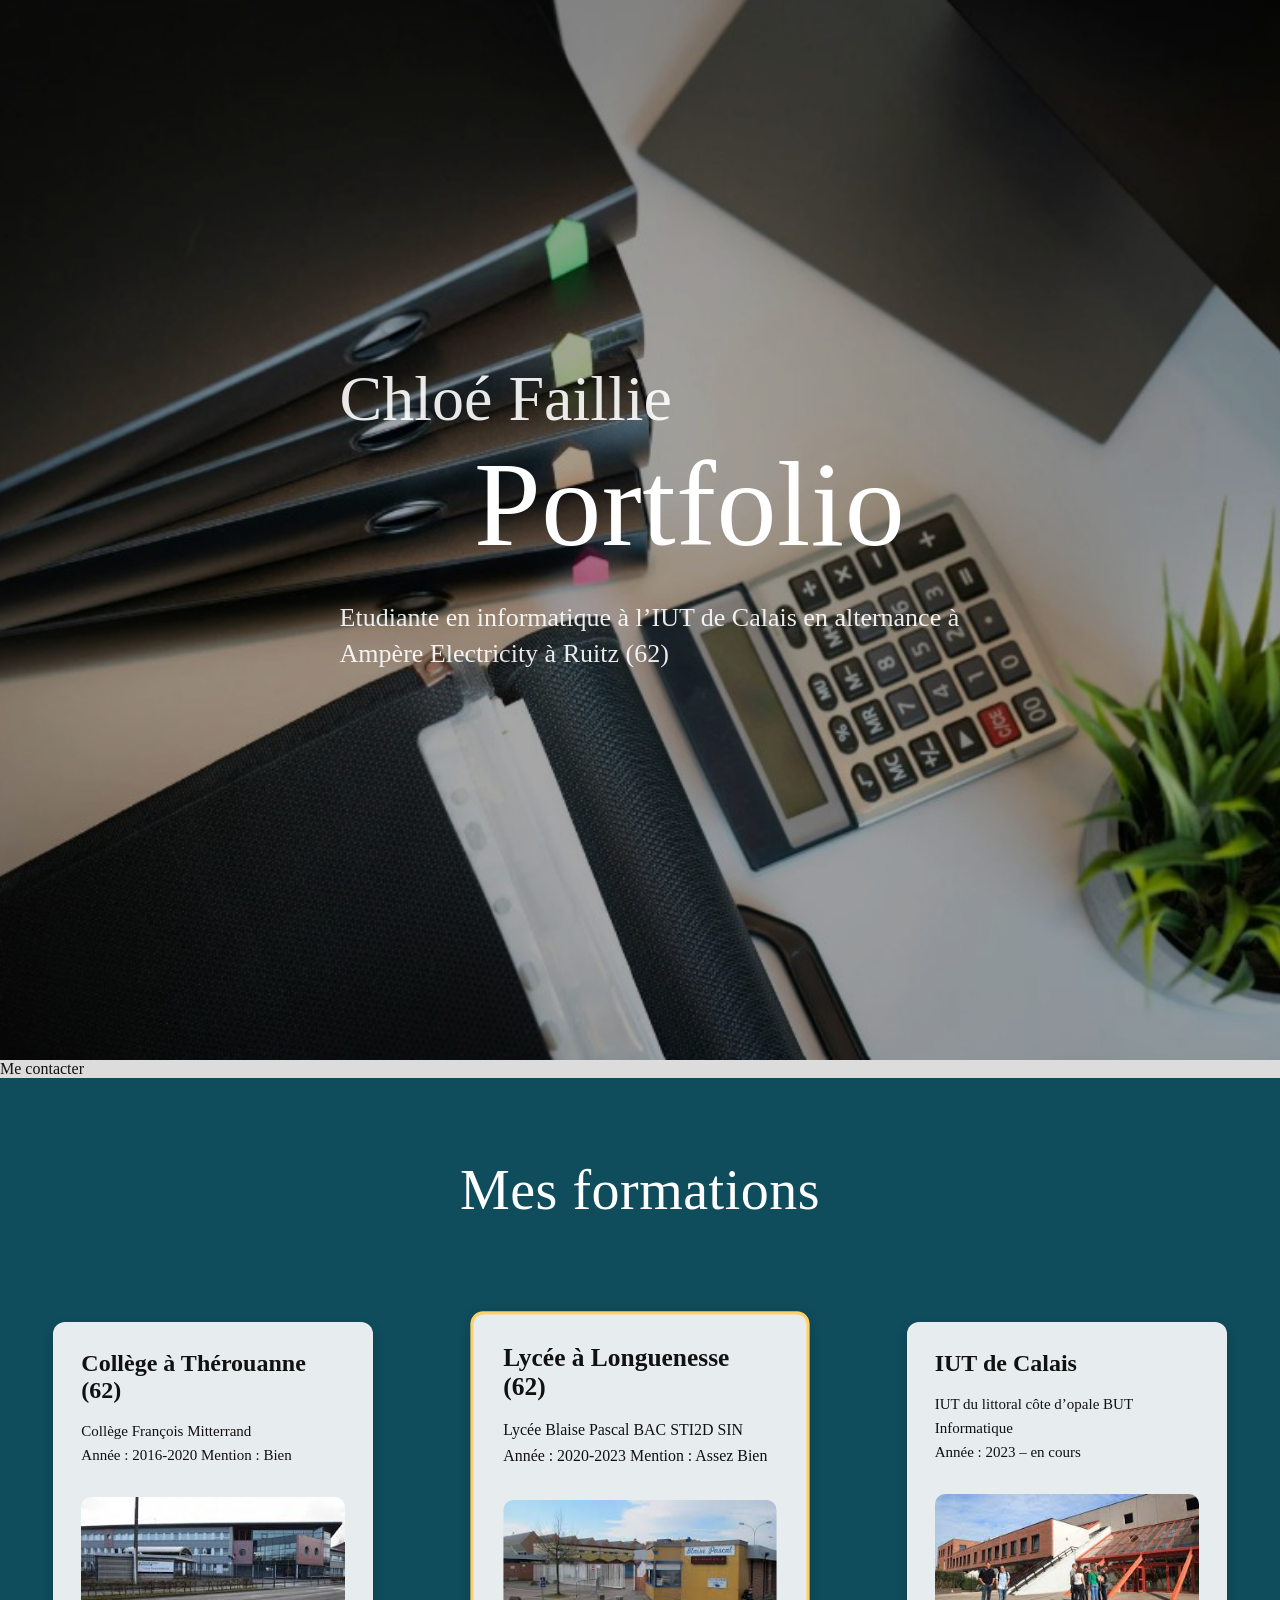
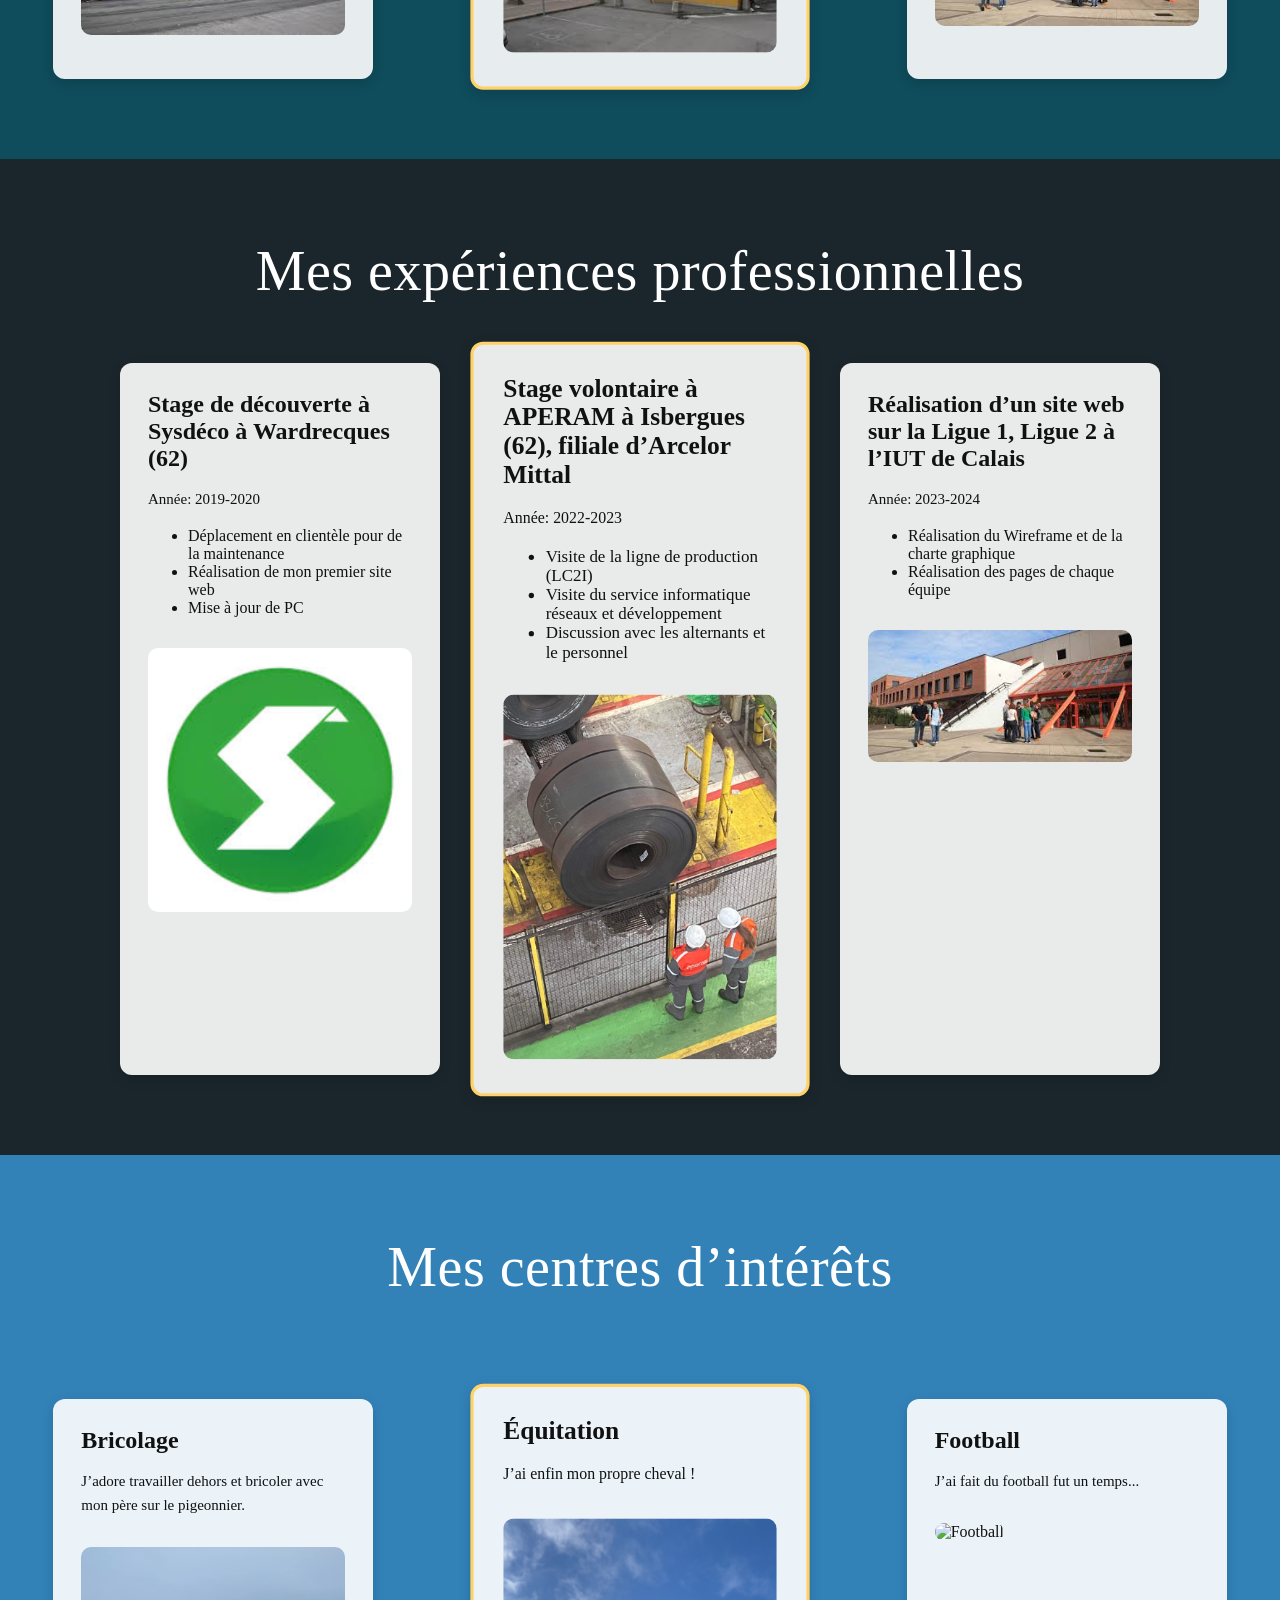
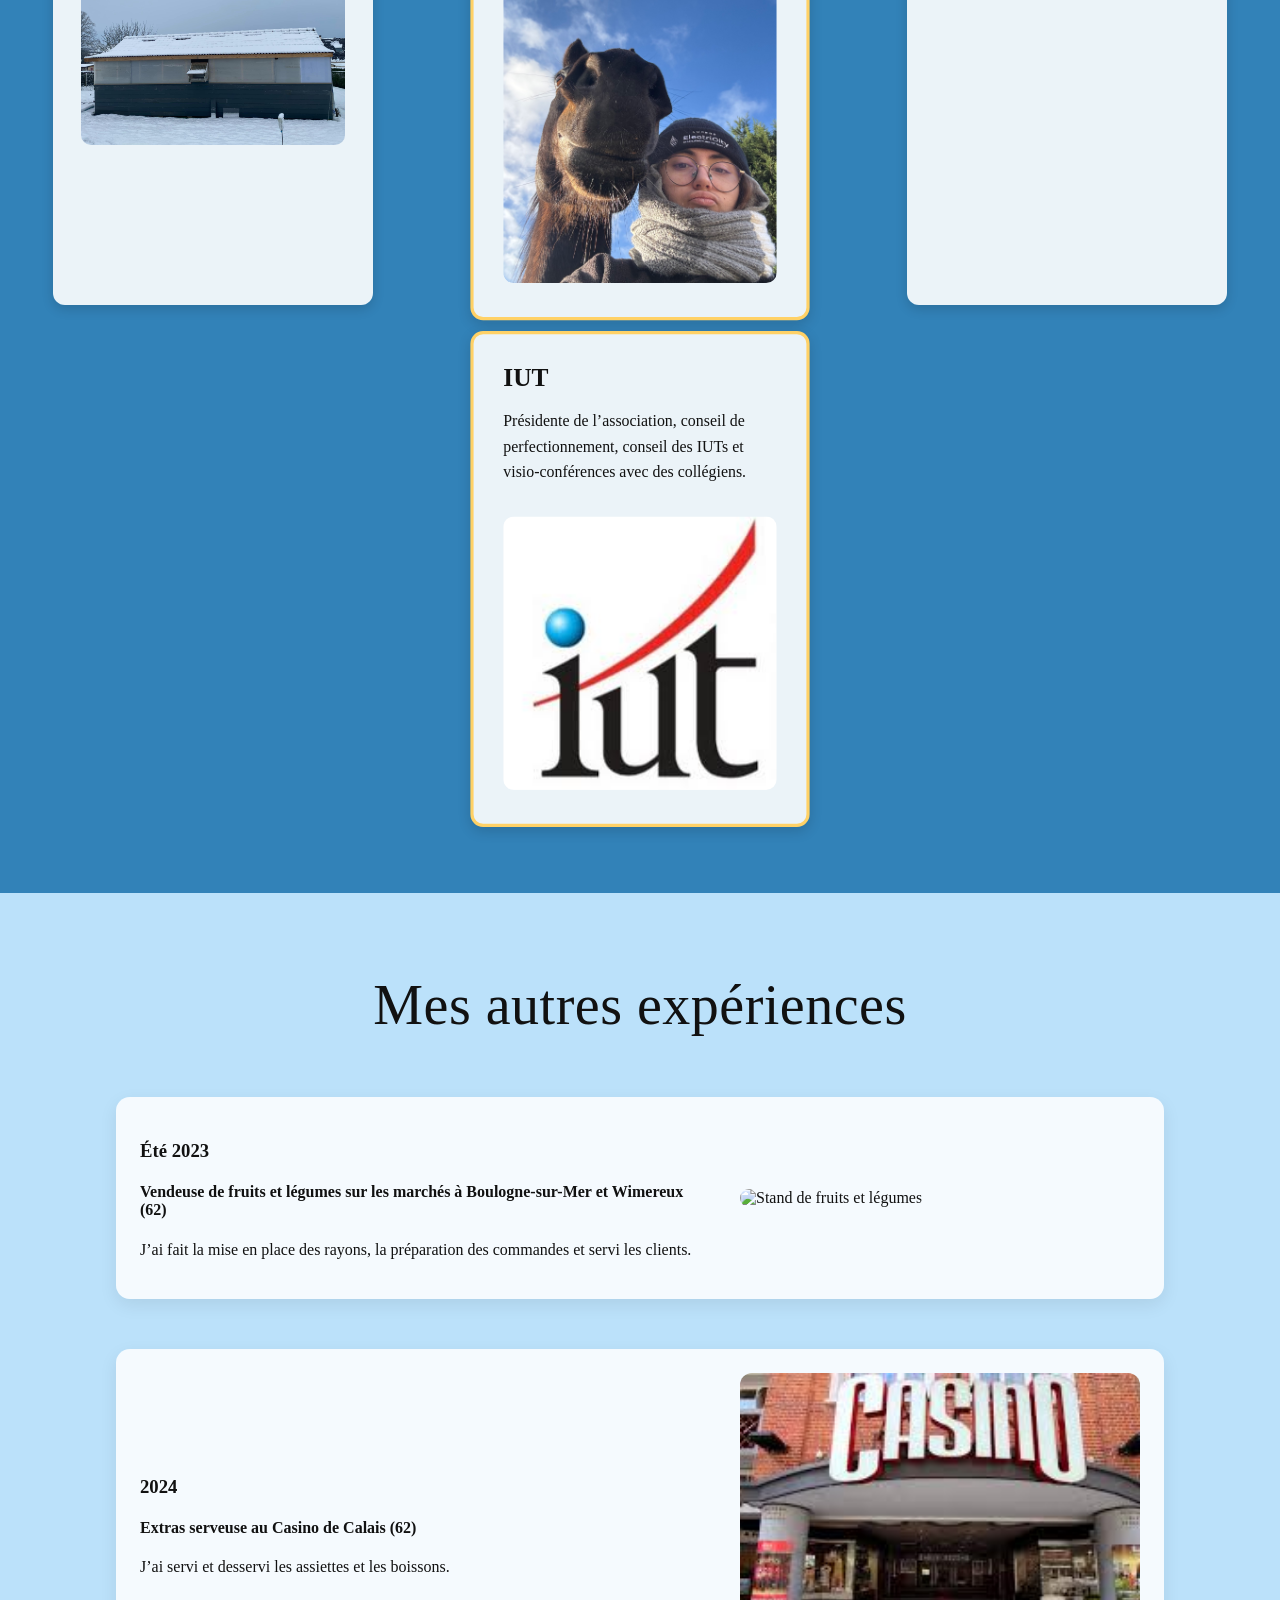
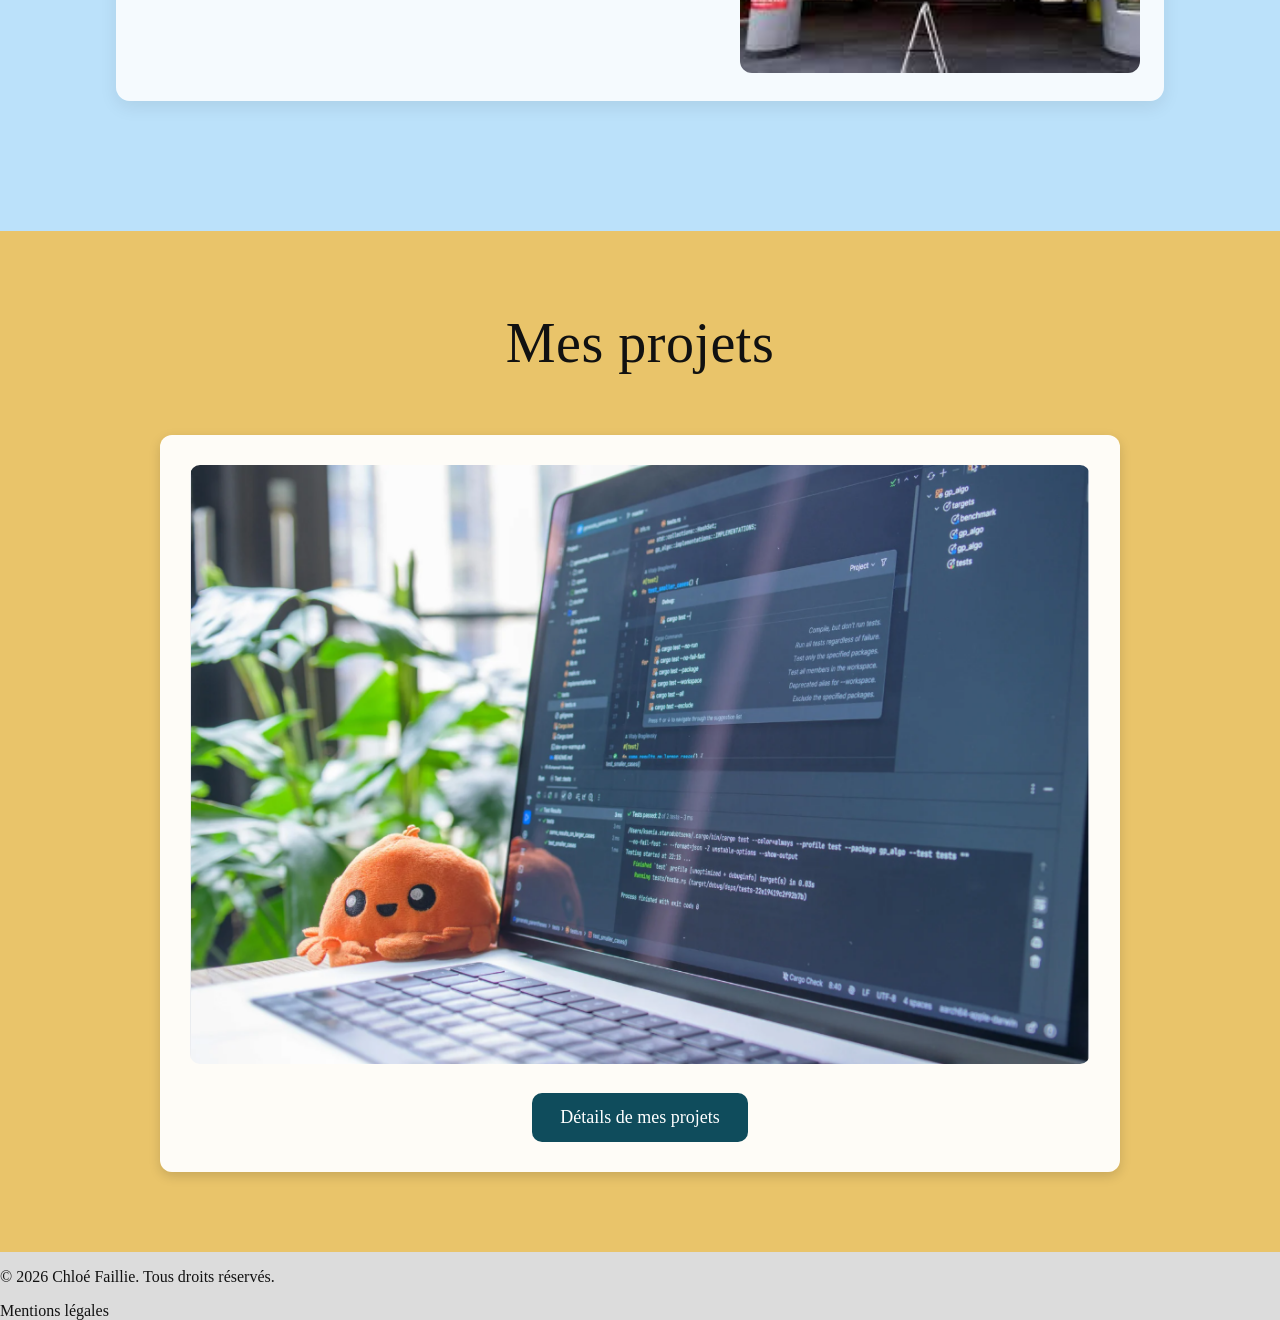
==== commit cf1a4e98: "ajout photo projets + modif index" ====
--- a/index.html
+++ b/index.html
@@ -161,7 +161,7 @@
         <h1>Mes projets</h1>
 
         <div class="projet-carte">
-            <img src="assets/projets-dashboard.jpg" alt="Dashboard de projets">
+            <img src="assets/projets.png" alt="Dashboard de projets">
 
             <a href="projets.html" class="btn-projets">Détails de mes projets</a>
         </div>
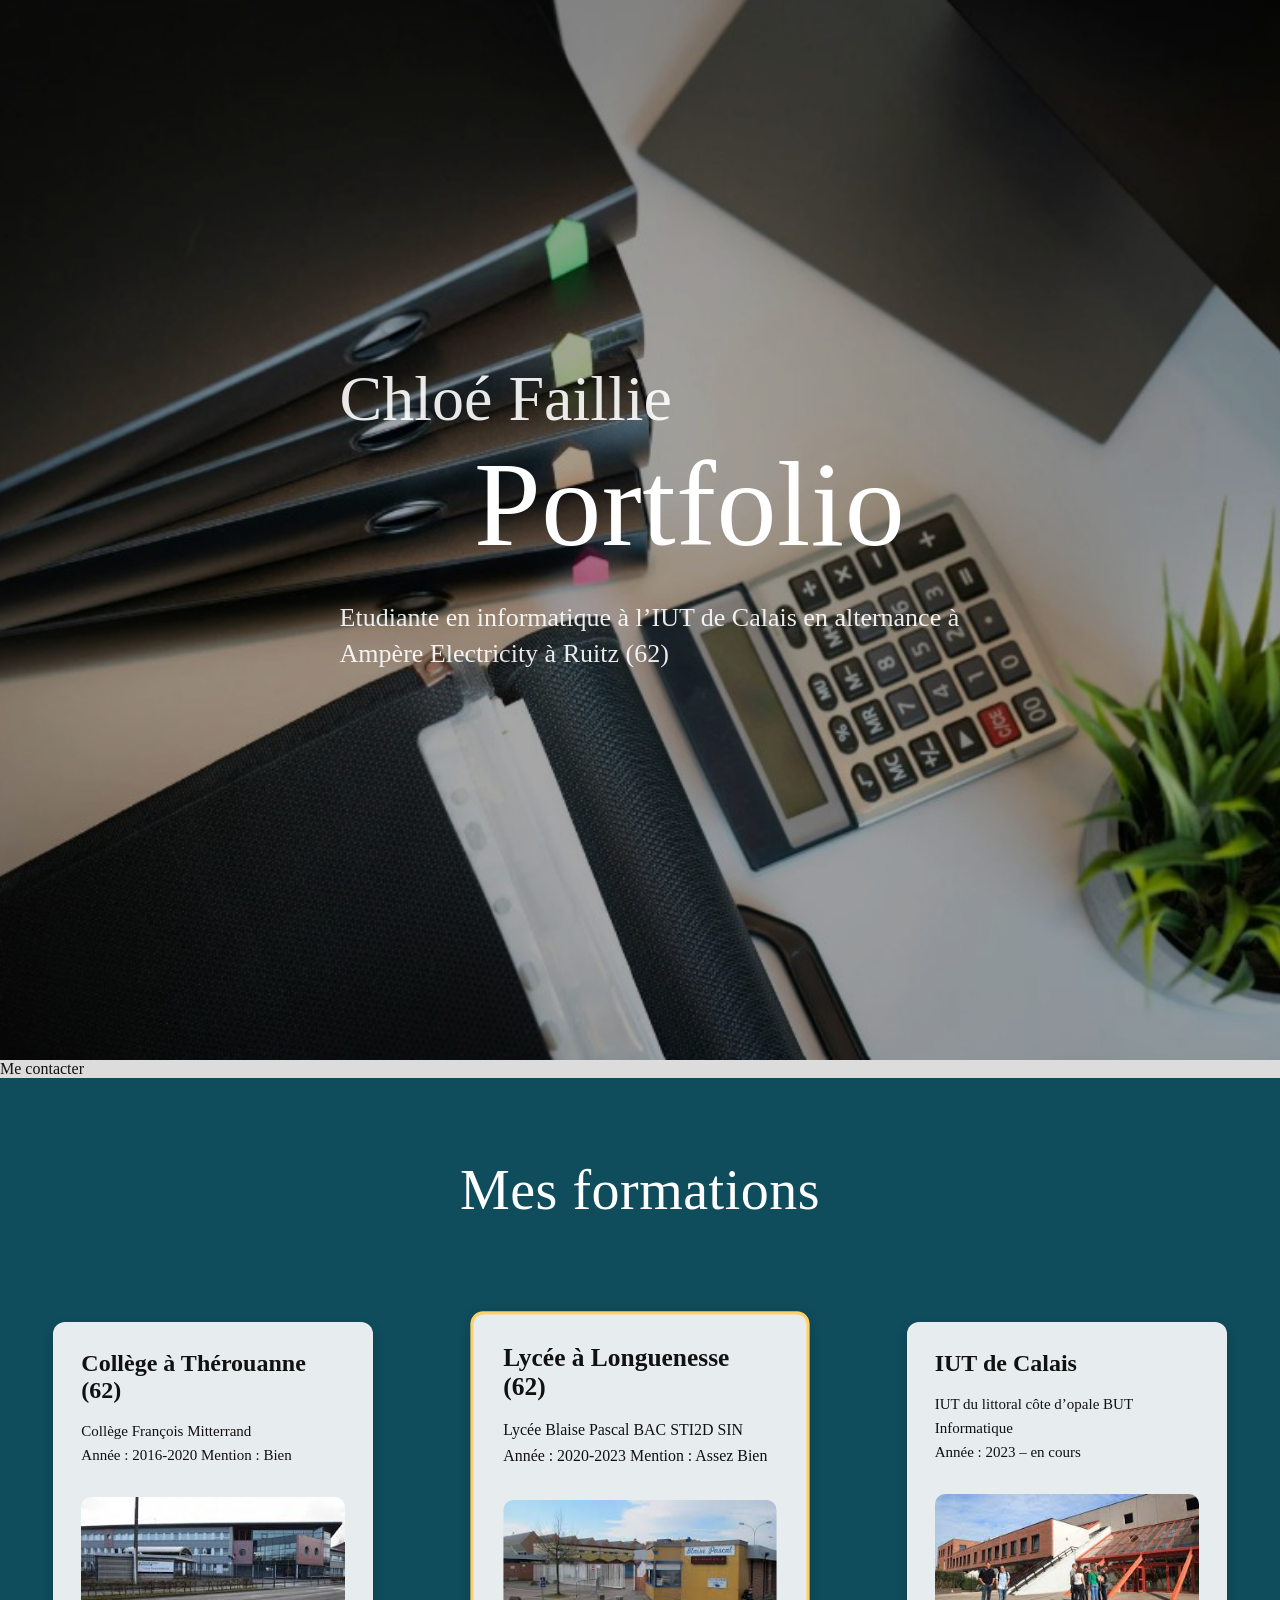
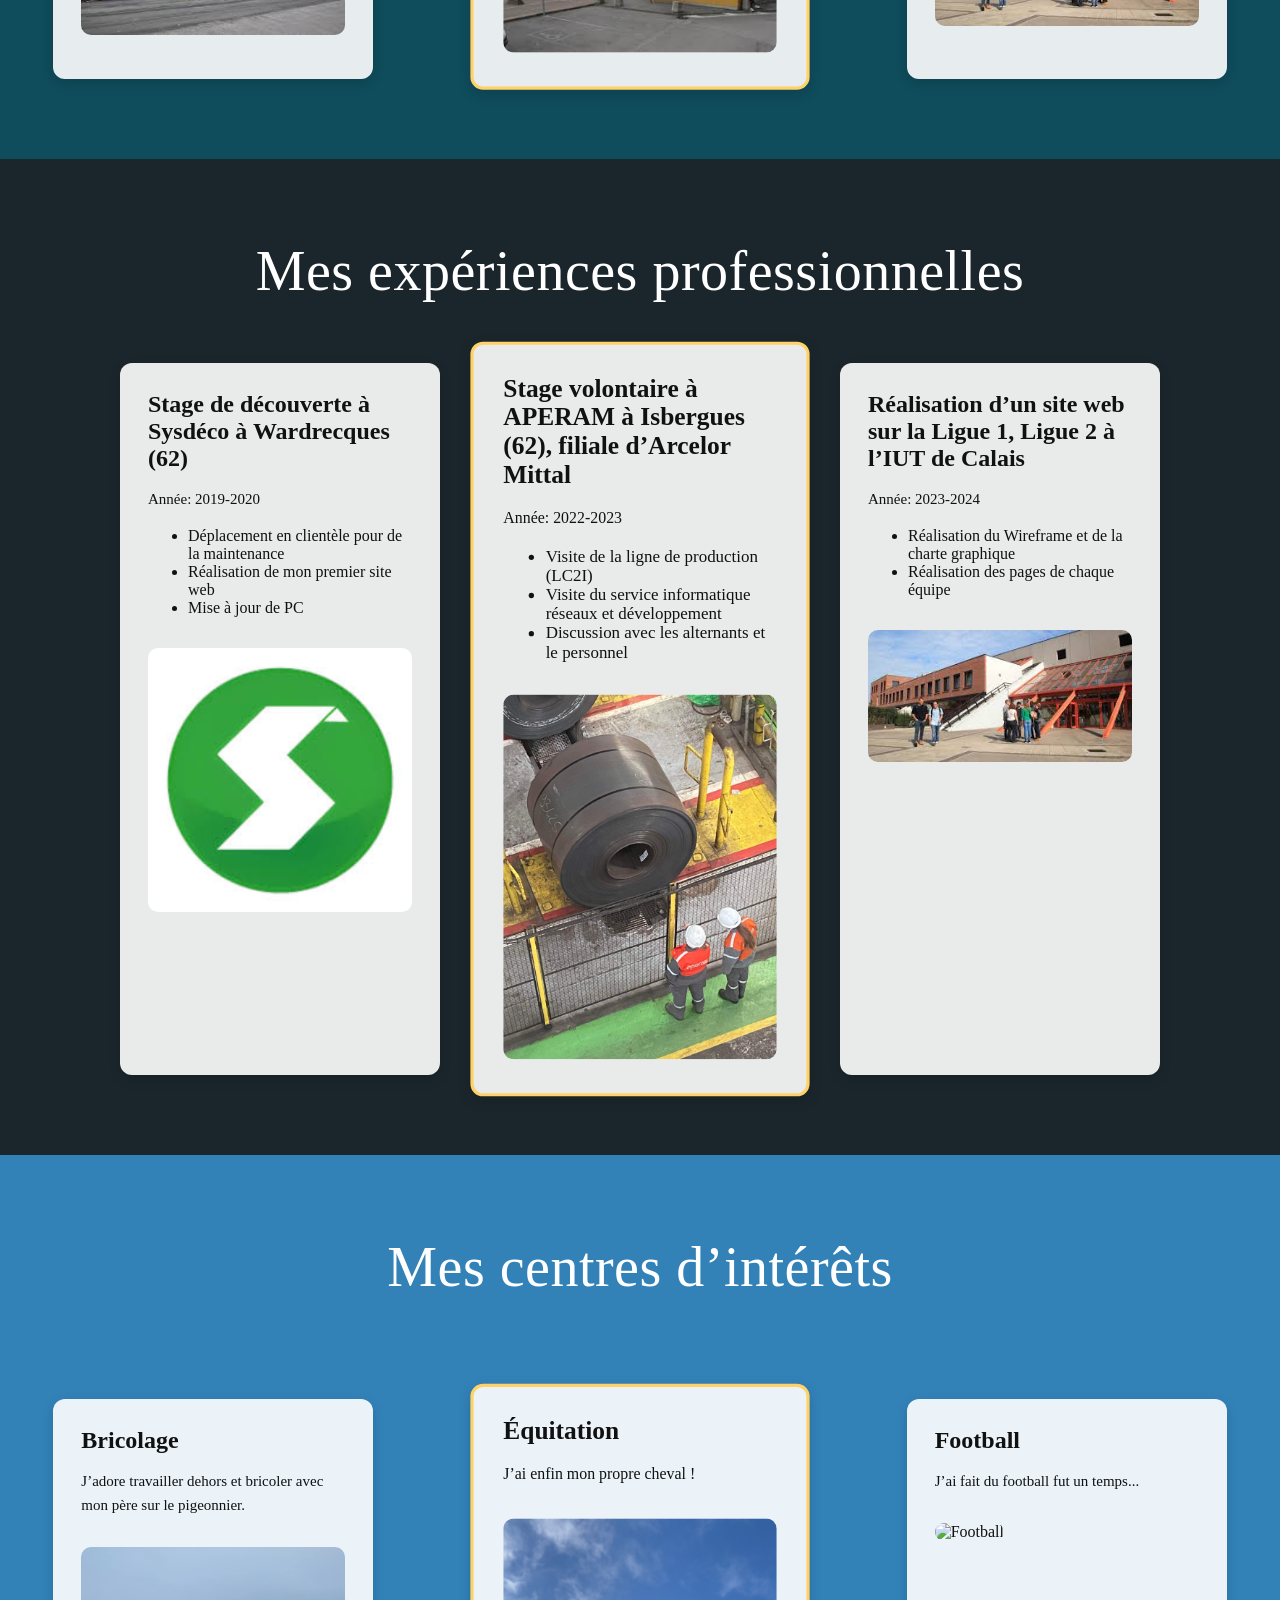
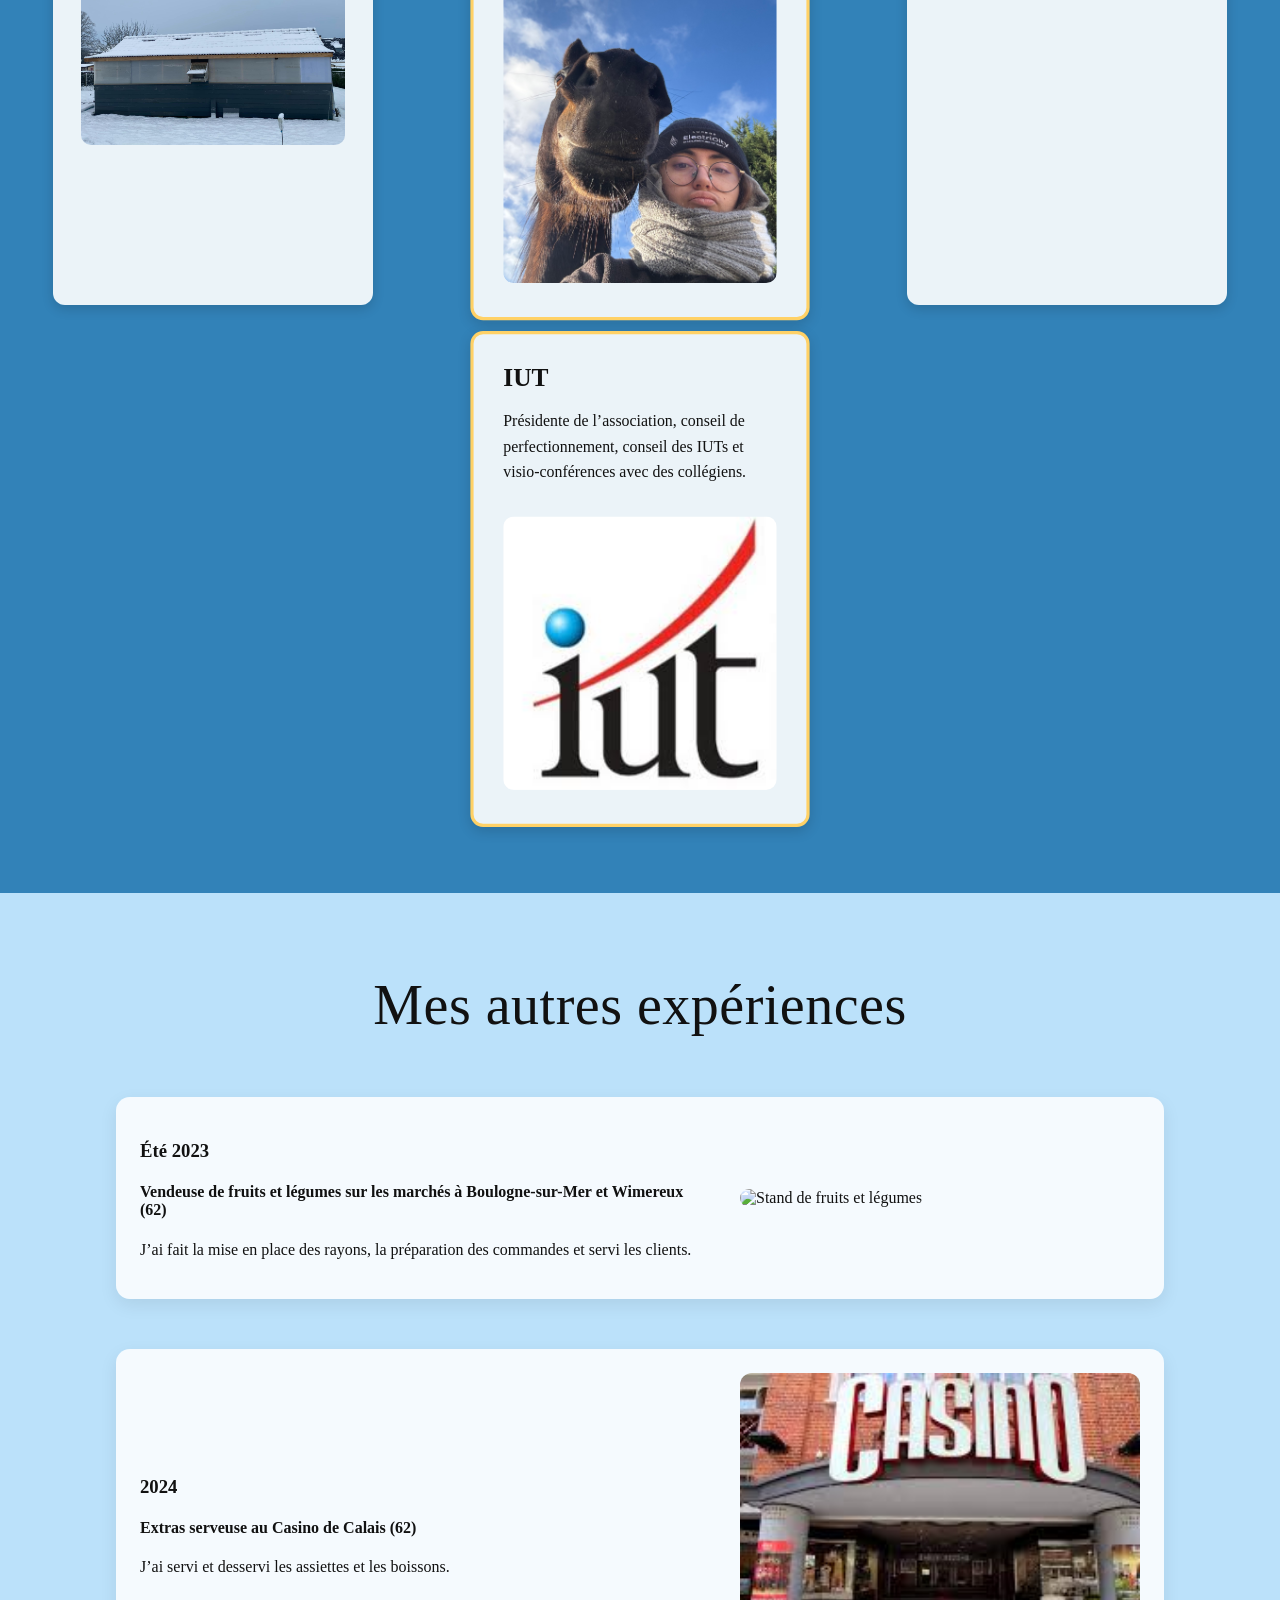
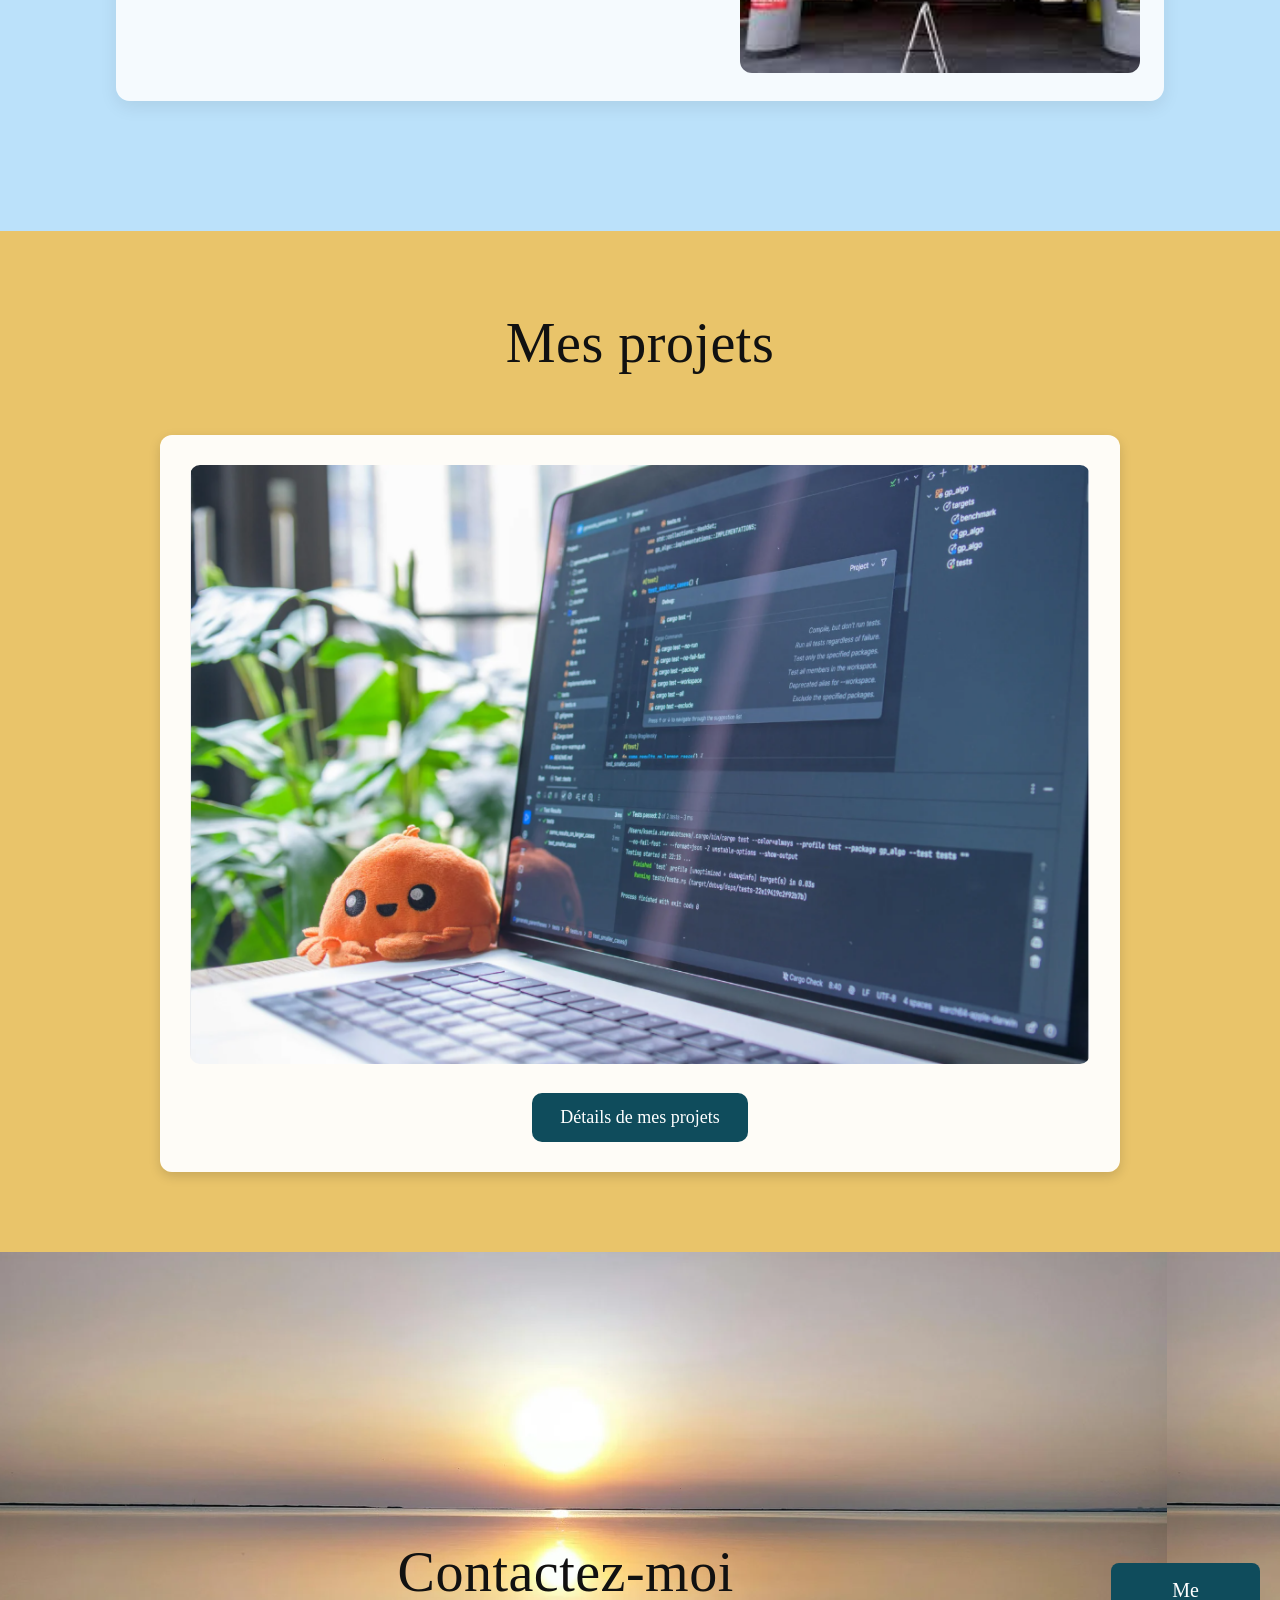
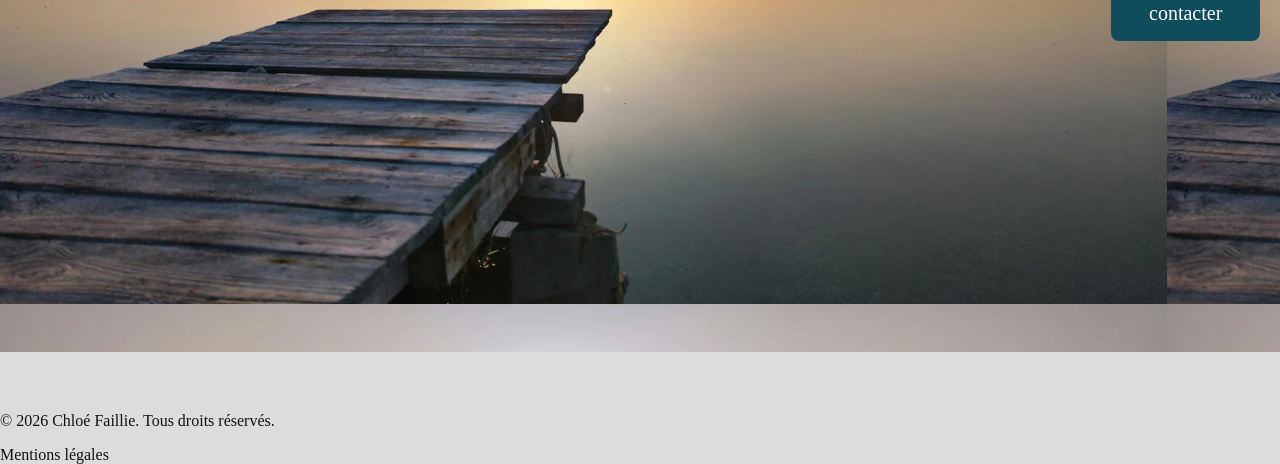
==== commit 220fdfe7: "debut section contact" ====
--- a/index.html
+++ b/index.html
@@ -168,7 +168,14 @@
 
     </section>
 
-<script src="script.js"></script>
+    <section class="contact-hero">
+        <h1>Contactez-moi</h1>
+        <div class="contact-overlay">
+            <a href="#contact-form" class="btn-contact">Me contacter</a>
+        </div>
+    </section>
+
+    <script src="script.js"></script>
 </body>
 <p>&copy; 2026 Chloé Faillie. Tous droits réservés.</p>
 <a href="mentions_legales.html" class="mentions-link">Mentions légales</a>
--- a/style.css
+++ b/style.css
@@ -15,14 +15,16 @@
 }
 
 /* évite que les titres soient à côté en flex */
-section h1 { width: 100%; }
+section h1 {
+    width: 100%;
+}
 
 section {
     padding: 80px 20px;
 }
 
 /* largeur lisible */
-section > * {
+section>* {
     max-width: 1200px;
     margin-left: auto;
     margin-right: auto;
@@ -47,7 +49,7 @@
     content: "";
     position: absolute;
     inset: 0;
-    background: rgba(0,0,0,0.35);
+    background: rgba(0, 0, 0, 0.35);
 }
 
 .overlay {
@@ -76,55 +78,61 @@
 }
 
 /* ===== COULEURS PAR SECTION ===== */
-.formations { 
-    background: #0f4c5c; 
-    color: white; 
-    display: flex; 
-    flex-wrap: wrap; 
-    justify-content: center; 
-    gap: 40px;
-}
-.experiences { 
-    background: #1b262c; 
-    color: white; 
+.formations {
+    background: #0f4c5c;
+    color: white;
+    display: flex;
+    flex-wrap: wrap;
+    justify-content: center;
+    gap: 40px;
+}
+
+.experiences {
+    background: #1b262c;
+    color: white;
 }
 
 /* conteneur des cartes d'expériences */
-.experiences > .experiences {
+.experiences>.experiences {
     display: flex;
     flex-wrap: wrap;
     justify-content: center;
     gap: 40px;
 }
-.centres-interets { 
-    background: #3282b8; 
-    color: white; 
-    display: flex; 
-    flex-wrap: wrap; 
-    justify-content: center; 
-    gap: 40px;
-}
+
+.centres-interets {
+    background: #3282b8;
+    color: white;
+    display: flex;
+    flex-wrap: wrap;
+    justify-content: center;
+    gap: 40px;
+}
+
 .autres {
     background: #bbe1fa;
 }
 
 /* bloc interne plus étroit pour confort lecture */
-.autres > h1,
-.autres > .experience {
+.autres>h1,
+.autres>.experience {
     max-width: 1000px;
     margin-left: auto;
     margin-right: auto;
 }
-.projets { background: #e9c46a; }
+
+.projets {
+    background: #e9c46a;
+}
 
 /* ===== CARTES ===== */
 .carte {
-    background: rgba(255,255,255,0.9);
+    background: rgba(255, 255, 255, 0.9);
     width: 320px;
     padding: 28px;
     box-sizing: border-box;
     border-radius: 12px;
-    box-shadow: 0 4px 12px rgba(0,0,0,0.15);
+    box-shadow: 0 4px 12px rgba(0, 0, 0, 0.15);
     color: #111;
 }
 
@@ -165,10 +173,10 @@
     gap: 40px;
     align-items: center;
     margin-bottom: 50px;
-    background: rgba(255,255,255,0.85);
+    background: rgba(255, 255, 255, 0.85);
     padding: 24px;
     border-radius: 14px;
-    box-shadow: 0 6px 18px rgba(0,0,0,0.08);
+    box-shadow: 0 6px 18px rgba(0, 0, 0, 0.08);
 }
 
 .exp-image img {
@@ -182,10 +190,10 @@
 .projet-carte {
     max-width: 900px;
     margin: 0 auto;
-    background: rgba(255,255,255,0.95);
+    background: rgba(255, 255, 255, 0.95);
     padding: 30px;
     border-radius: 12px;
-    box-shadow: 0 4px 12px rgba(0,0,0,0.15);
+    box-shadow: 0 4px 12px rgba(0, 0, 0, 0.15);
     text-align: center;
 }
 
@@ -209,16 +217,26 @@
 .btn-projets:hover {
     background: #0c3f4c;
     transform: translateY(-2px);
-    box-shadow: 0 8px 20px rgba(0,0,0,0.18);
+    box-shadow: 0 8px 20px rgba(0, 0, 0, 0.18);
 }
 
 /* ===== RESPONSIVE ===== */
 @media (max-width: 900px) {
-    .overlay h1 { font-size: 64px; }
-    .overlay h2 { font-size: 36px; }
-    .overlay p { font-size: 18px; }
-
-    .experience { grid-template-columns: 1fr; }
+    .overlay h1 {
+        font-size: 64px;
+    }
+
+    .overlay h2 {
+        font-size: 36px;
+    }
+
+    .overlay p {
+        font-size: 18px;
+    }
+
+    .experience {
+        grid-template-columns: 1fr;
+    }
 }
 
 footer {
@@ -230,7 +248,9 @@
 }
 
 /* ===== CSS CONSERVÉ POUR AUTRES PAGES ===== */
-.hero-small { height: 40vh; }
+.hero-small {
+    height: 40vh;
+}
 
 .projets-page {
     max-width: 1200px;
@@ -257,7 +277,7 @@
     background: #e6e6e6;
     padding: 40px;
     border-radius: 12px;
-    box-shadow: 0 4px 12px rgba(0,0,0,0.1);
+    box-shadow: 0 4px 12px rgba(0, 0, 0, 0.1);
 }
 
 .contact {
@@ -266,30 +286,92 @@
     background: #e6e6e6;
     padding: 40px;
     border-radius: 12px;
-    box-shadow: 0 4px 12px rgba(0,0,0,0.1);
+    box-shadow: 0 4px 12px rgba(0, 0, 0, 0.1);
 }
 
 /* ===== LIGHTBOX IMAGE ===== */
-        .lightbox{
-            display: none;
-            position: fixed;
-            inset: 0;
-            background: rgba(0,0,0,0.85);
-            justify-content: center;
-            align-items: center;
-            padding: 40px;
-            cursor: zoom-out;
-            z-index: 9999;
-        }
-        .lightbox img{
-            max-width: 95%;
-            max-height: 95%;
-            border-radius: 12px;
-            box-shadow: 0 10px 40px rgba(0,0,0,0.5);
-            animation: zoomIn .2s ease;
-        }
-        @keyframes zoomIn{
-            from{ transform: scale(.9); opacity: 0; }
-            to{ transform: scale(1); opacity: 1; }
-        }
-        img{ cursor: zoom-in; }+.lightbox {
+    display: none;
+    position: fixed;
+    inset: 0;
+    background: rgba(0, 0, 0, 0.85);
+    justify-content: center;
+    align-items: center;
+    padding: 40px;
+    cursor: zoom-out;
+    z-index: 9999;
+}
+
+.lightbox img {
+    max-width: 95%;
+    max-height: 95%;
+    border-radius: 12px;
+    box-shadow: 0 10px 40px rgba(0, 0, 0, 0.5);
+    animation: zoomIn .2s ease;
+}
+
+@keyframes zoomIn {
+    from {
+        transform: scale(.9);
+        opacity: 0;
+    }
+
+    to {
+        transform: scale(1);
+        opacity: 1;
+    }
+}
+
+img {
+    cursor: zoom-in;
+}
+
+.contact-hero {
+    position: relative;
+    height: 60vh;
+    display: flex;
+    justify-content: center;
+    align-items: center;
+    overflow: hidden;
+    margin-bottom: 60px;
+    background-image: url("assets/contact.png");
+}
+
+.contact-hero .contact-bg {
+    position: absolute;
+    inset: 0;
+    width: 100%;
+    height: 100%;
+    object-fit: cover;
+    filter: brightness(0.6);
+    z-index: 1;
+}
+
+.contact-hero .contact-overlay {
+    position: relative;
+    z-index: 2;
+    text-align: center;
+    color: white;
+}
+
+.contact-hero .contact-overlay h1 {
+    font-size: 48px;
+    margin-bottom: 20px;
+}
+
+.contact-hero .btn-contact {
+    display: inline-block;
+    padding: 16px 32px;
+    background: #0f4c5c;
+    color: white;
+    font-size: 20px;
+    border-radius: 8px;
+    text-decoration: none;
+    transition: transform .15s ease, box-shadow .15s ease, background .2s ease;
+}
+
+.contact-hero .btn-contact:hover {
+    background: #0c3f4c;
+    transform: translateY(-2px);
+    box-shadow: 0 8px 20px rgba(0, 0, 0, 0.2);
+}
